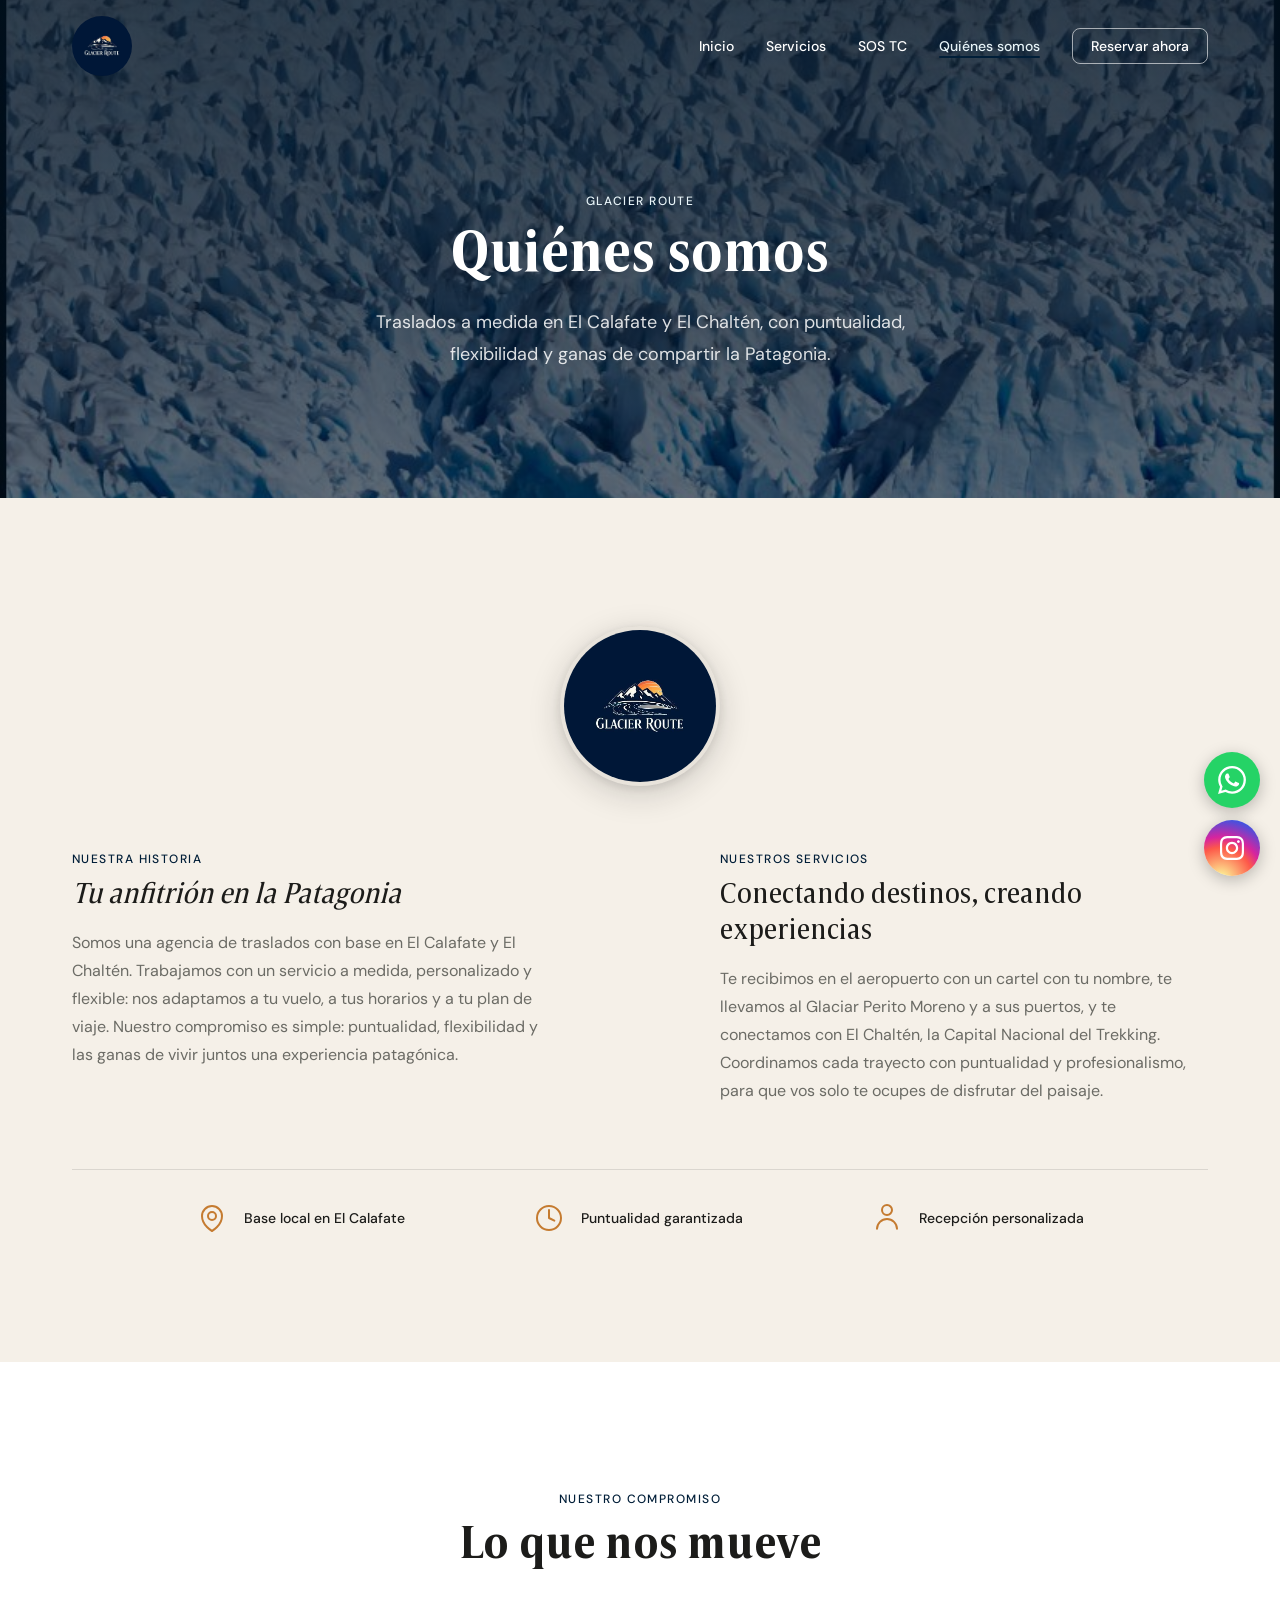
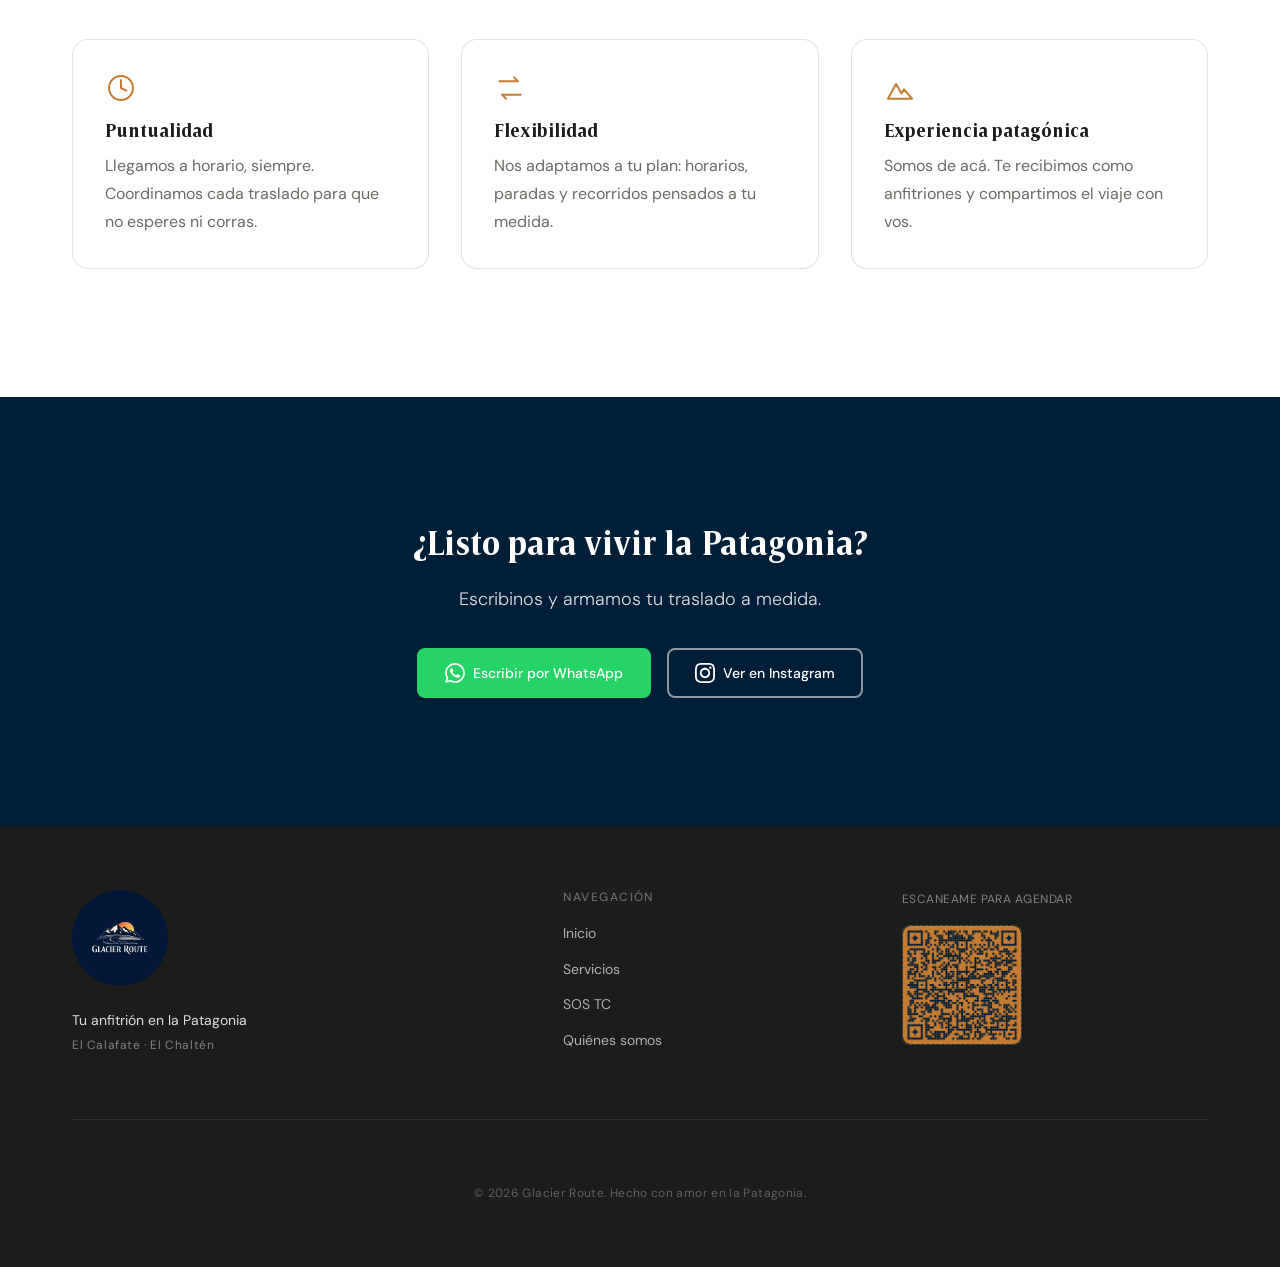
==== nosotros.html @ f947e748 "multipágina: inicio, servicios, SOS TC y quiénes somos - Cuatro páginas con nav y footer idénticos; " ====
<!DOCTYPE html>
<html lang="es">
<head>
  <meta charset="UTF-8" />
  <meta name="viewport" content="width=device-width, initial-scale=1.0" />
  <title>Quiénes somos | Glacier Route, traslados en El Calafate y El Chaltén</title>
  <meta name="description" content="Agencia de traslados con base en El Calafate y El Chaltén. Servicio a medida, personalizado, puntual y flexible." />
  <meta name="theme-color" content="#001e38" />
  <link rel="icon" href="assets/icon/logo-glacier-route.ico" />
  <link rel="shortcut icon" href="assets/icon/logo-glacier-route.ico" />
  <link rel="canonical" href="https://www.glacierroute.com.ar/nosotros.html" />

  <!-- Open Graph -->
  <meta property="og:title" content="Quiénes somos | Glacier Route, traslados en El Calafate y El Chaltén" />
  <meta property="og:description" content="Agencia de traslados con base en El Calafate y El Chaltén. Servicio a medida, personalizado, puntual y flexible." />
  <meta property="og:image" content="https://www.glacierroute.com.ar/assets/glaciar/glaciar-hero.jpeg" />
  <meta property="og:image:width" content="828" />
  <meta property="og:image:height" content="689" />
  <meta property="og:type" content="website" />
  <meta property="og:url" content="https://www.glacierroute.com.ar/nosotros.html" />
  <meta property="og:locale" content="es_AR" />
  <meta property="og:site_name" content="Glacier Route" />

  <!-- Twitter Card -->
  <meta name="twitter:card" content="summary_large_image" />
  <meta name="twitter:title" content="Quiénes somos | Glacier Route, traslados en El Calafate y El Chaltén" />
  <meta name="twitter:description" content="Agencia de traslados con base en El Calafate y El Chaltén. Servicio a medida, personalizado, puntual y flexible." />
  <meta name="twitter:image" content="https://www.glacierroute.com.ar/assets/glaciar/glaciar-hero.jpeg" />

  <!-- Google Fonts -->
  <link rel="preconnect" href="https://fonts.googleapis.com" />
  <link rel="preconnect" href="https://fonts.gstatic.com" crossorigin />
  <link href="https://fonts.googleapis.com/css2?family=Playfair+Display:ital,wght@0,400;0,700;1,400&family=DM+Sans:wght@300;400;500&display=swap" rel="stylesheet" />

  <!-- CSS -->
  <link rel="stylesheet" href="css/variables.css" />
  <link rel="stylesheet" href="css/reset.css" />
  <link rel="stylesheet" href="css/layout.css" />
  <link rel="stylesheet" href="css/components.css" />
  <link rel="stylesheet" href="css/contact.css" />
  <link rel="stylesheet" href="css/pages.css" />
</head>
<body>

  <a href="#contenido" class="skip-link">Saltar al contenido</a>

  <!-- NAV: mantener igual en todas las páginas -->
  <header class="site-header" role="banner">
    <nav class="nav" aria-label="Navegación principal">
      <div class="nav__container">
        <a href="./" class="nav__logo" aria-label="Glacier Route — Ir al inicio">
          <img src="assets/logo-glacier-route.jpeg" alt="Glacier Route" width="52" height="52" />
        </a>

        <button class="nav__hamburger" aria-label="Abrir menú de navegación" aria-expanded="false" aria-controls="nav-menu">
          <span class="nav__hamburger-line"></span>
          <span class="nav__hamburger-line"></span>
          <span class="nav__hamburger-line"></span>
        </button>

        <ul class="nav__links" id="nav-menu" role="list">
          <li><a href="./" class="nav__link">Inicio</a></li>
          <li><a href="servicios.html" class="nav__link">Servicios</a></li>
          <li><a href="sos-tc.html" class="nav__link">SOS TC</a></li>
          <li><a href="nosotros.html" class="nav__link">Quiénes somos</a></li>
          <li><a href="servicios.html" class="nav__link nav__link--cta">Reservar ahora</a></li>
        </ul>
      </div>
    </nav>
  </header>

  <main id="contenido">

    <section class="page-hero page-hero--nosotros" aria-labelledby="page-title">
      <div class="container">
        <p class="eyebrow">Glacier Route</p>
        <h1 id="page-title" class="page-hero__title">Quiénes somos</h1>
        <p class="page-hero__lede">Traslados a medida en El Calafate y El Chaltén, con puntualidad, flexibilidad y ganas de compartir la Patagonia.</p>
      </div>
    </section>

    <section class="nosotros section" aria-labelledby="historia-heading">
      <div class="container">
        <div class="nosotros__brand-showcase">
          <img src="assets/logo-glacier-route.jpeg" alt="Glacier Route" class="nosotros__brand-logo" width="160" height="160" />
        </div>

        <div class="nosotros__grid">
          <div class="nosotros__col">
            <p class="eyebrow">Nuestra historia</p>
            <h2 id="historia-heading" class="nosotros__title"><em>Tu anfitrión en la Patagonia</em></h2>
            <p class="nosotros__text">Somos una agencia de traslados con base en El Calafate y El Chaltén. Trabajamos con un servicio a medida, personalizado y flexible: nos adaptamos a tu vuelo, a tus horarios y a tu plan de viaje. Nuestro compromiso es simple: puntualidad, flexibilidad y las ganas de vivir juntos una experiencia patagónica.</p>
          </div>

          <div class="nosotros__col">
            <p class="eyebrow">Nuestros servicios</p>
            <h2 class="nosotros__title">Conectando destinos, creando experiencias</h2>
            <p class="nosotros__text">Te recibimos en el aeropuerto con un cartel con tu nombre, te llevamos al Glaciar Perito Moreno y a sus puertos, y te conectamos con El Chaltén, la Capital Nacional del Trekking. Coordinamos cada trayecto con puntualidad y profesionalismo, para que vos solo te ocupes de disfrutar del paisaje.</p>
          </div>
        </div>

        <ul class="trust-badges" role="list" aria-label="Por qué elegirnos">
          <li class="trust-badge">
            <svg class="trust-badge__icon" aria-hidden="true" focusable="false" width="32" height="32" viewBox="0 0 24 24" fill="none" stroke="currentColor" stroke-width="1.5" stroke-linecap="round" stroke-linejoin="round">
              <path d="M15 10.5a3 3 0 1 1-6 0 3 3 0 0 1 6 0z"/>
              <path d="M19.5 10.5c0 7.142-7.5 11.25-7.5 11.25S4.5 17.642 4.5 10.5a7.5 7.5 0 0 1 15 0z"/>
            </svg>
            <span class="trust-badge__text">Base local en El Calafate</span>
          </li>
          <li class="trust-badge">
            <svg class="trust-badge__icon" aria-hidden="true" focusable="false" width="32" height="32" viewBox="0 0 24 24" fill="none" stroke="currentColor" stroke-width="1.5" stroke-linecap="round" stroke-linejoin="round">
              <circle cx="12" cy="12" r="9"/>
              <path d="M12 6v6l4 2"/>
            </svg>
            <span class="trust-badge__text">Puntualidad garantizada</span>
          </li>
          <li class="trust-badge">
            <svg class="trust-badge__icon" aria-hidden="true" focusable="false" width="32" height="32" viewBox="0 0 24 24" fill="none" stroke="currentColor" stroke-width="1.5" stroke-linecap="round" stroke-linejoin="round">
              <path d="M15.75 6a3.75 3.75 0 1 1-7.5 0 3.75 3.75 0 0 1 7.5 0z"/>
              <path d="M4.501 20.118a7.5 7.5 0 0 1 14.998 0"/>
            </svg>
            <span class="trust-badge__text">Recepción personalizada</span>
          </li>
        </ul>
      </div>
    </section>

    <section class="section" aria-labelledby="valores-heading">
      <div class="container">
        <p class="eyebrow eyebrow--centered">Nuestro compromiso</p>
        <h2 id="valores-heading" class="section-title">Lo que nos mueve</h2>
        <ul class="valores" role="list">
          <li class="valor">
            <svg class="valor__icon" aria-hidden="true" focusable="false" width="32" height="32" viewBox="0 0 24 24" fill="none" stroke="currentColor" stroke-width="1.5" stroke-linecap="round" stroke-linejoin="round"><circle cx="12" cy="12" r="9"/><path d="M12 6v6l4 2"/></svg>
            <h3 class="valor__title">Puntualidad</h3>
            <p class="valor__text">Llegamos a horario, siempre. Coordinamos cada traslado para que no esperes ni corras.</p>
          </li>
          <li class="valor">
            <svg class="valor__icon" aria-hidden="true" focusable="false" width="32" height="32" viewBox="0 0 24 24" fill="none" stroke="currentColor" stroke-width="1.5" stroke-linecap="round" stroke-linejoin="round"><path d="M4 7h14l-3-3"/><path d="M20 17H6l3 3"/></svg>
            <h3 class="valor__title">Flexibilidad</h3>
            <p class="valor__text">Nos adaptamos a tu plan: horarios, paradas y recorridos pensados a tu medida.</p>
          </li>
          <li class="valor">
            <svg class="valor__icon" aria-hidden="true" focusable="false" width="32" height="32" viewBox="0 0 24 24" fill="none" stroke="currentColor" stroke-width="1.5" stroke-linecap="round" stroke-linejoin="round"><path d="m3 20 6-11 4 7 2-3 6 7z"/></svg>
            <h3 class="valor__title">Experiencia patagónica</h3>
            <p class="valor__text">Somos de acá. Te recibimos como anfitriones y compartimos el viaje con vos.</p>
          </li>
        </ul>
        <!-- Fotos del equipo: agregar cuando el cliente las envíe -->
      </div>
    </section>

    <!-- ══════════════════ CONTACTO CTA #contacto ════════════════════ -->
    <section id="contacto" class="contact-cta section" aria-labelledby="contacto-heading">
      <div class="container contact-cta__inner">
        <h2 id="contacto-heading" class="contact-cta__title">¿Listo para vivir la Patagonia?</h2>
        <p class="contact-cta__subtitle">Escribinos y armamos tu traslado a medida.</p>
        <div class="contact-cta__actions">
          <a href="https://wa.me/5491162806101" class="btn btn--whatsapp js-whatsapp" data-whatsapp-key="generic" target="_blank" rel="noopener noreferrer" aria-label="Escribir por WhatsApp">
            <svg aria-hidden="true" focusable="false" width="20" height="20" viewBox="0 0 24 24" fill="currentColor">
              <path d="M17.472 14.382c-.297-.149-1.758-.867-2.03-.967-.273-.099-.471-.148-.67.15-.197.297-.767.966-.94 1.164-.173.199-.347.223-.644.075-.297-.15-1.255-.463-2.39-1.475-.883-.788-1.48-1.761-1.653-2.059-.173-.297-.018-.458.13-.606.134-.133.298-.347.446-.52.149-.174.198-.298.298-.497.099-.198.05-.371-.025-.52-.075-.149-.669-1.612-.916-2.207-.242-.579-.487-.5-.669-.51-.173-.008-.371-.01-.57-.01-.198 0-.52.074-.792.372-.272.297-1.04 1.016-1.04 2.479 0 1.462 1.065 2.875 1.213 3.074.149.198 2.096 3.2 5.077 4.487.709.306 1.262.489 1.694.625.712.227 1.36.195 1.871.118.571-.085 1.758-.719 2.006-1.413.248-.694.248-1.289.173-1.413-.074-.124-.272-.198-.57-.347m-5.421 7.403h-.004a9.87 9.87 0 01-5.031-1.378l-.361-.214-3.741.982.998-3.648-.235-.374a9.86 9.86 0 01-1.51-5.26c.001-5.45 4.436-9.884 9.888-9.884 2.64 0 5.122 1.03 6.988 2.898a9.825 9.825 0 012.893 6.994c-.003 5.45-4.437 9.884-9.885 9.884m8.413-18.297A11.815 11.815 0 0012.05 0C5.495 0 .16 5.335.157 11.892c0 2.096.547 4.142 1.588 5.945L.057 24l6.305-1.654a11.882 11.882 0 005.683 1.448h.005c6.554 0 11.89-5.335 11.893-11.893a11.821 11.821 0 00-3.48-8.413z"/>
            </svg>
            Escribir por WhatsApp
          </a>
          <a href="https://www.instagram.com/traslados.elcalafate?igsh=dmVlcjQ0a2Q4OHNq" class="btn btn--outline-white js-instagram" target="_blank" rel="noopener noreferrer" aria-label="Ver en Instagram (abre en nueva pestaña)">
            <svg aria-hidden="true" focusable="false" width="20" height="20" viewBox="0 0 24 24" fill="currentColor">
              <path d="M12 2.163c3.204 0 3.584.012 4.85.07 3.252.148 4.771 1.691 4.919 4.919.058 1.265.069 1.645.069 4.849 0 3.205-.012 3.584-.069 4.849-.149 3.225-1.664 4.771-4.919 4.919-1.266.058-1.644.07-4.85.07-3.204 0-3.584-.012-4.849-.07-3.26-.149-4.771-1.699-4.919-4.92-.058-1.265-.07-1.644-.07-4.849 0-3.204.013-3.583.07-4.849.149-3.227 1.664-4.771 4.919-4.919 1.266-.057 1.645-.069 4.849-.069zm0-2.163c-3.259 0-3.667.014-4.947.072-4.358.2-6.78 2.618-6.98 6.98-.059 1.281-.073 1.689-.073 4.948 0 3.259.014 3.668.072 4.948.2 4.358 2.618 6.78 6.98 6.98 1.281.058 1.689.072 4.948.072 3.259 0 3.668-.014 4.948-.072 4.354-.2 6.782-2.618 6.979-6.98.059-1.28.073-1.689.073-4.948 0-3.259-.014-3.667-.072-4.947-.196-4.354-2.617-6.78-6.979-6.98-1.281-.059-1.69-.073-4.949-.073zm0 5.838c-3.403 0-6.162 2.759-6.162 6.162s2.759 6.163 6.162 6.163 6.162-2.759 6.162-6.163c0-3.403-2.759-6.162-6.162-6.162zm0 10.162c-2.209 0-4-1.79-4-4 0-2.209 1.791-4 4-4s4 1.791 4 4c0 2.21-1.791 4-4 4zm6.406-11.845c-.796 0-1.441.645-1.441 1.44s.645 1.44 1.441 1.44c.795 0 1.439-.645 1.439-1.44s-.644-1.44-1.439-1.44z"/>
            </svg>
            Ver en Instagram
          </a>
        </div>
      </div>
    </section>

  </main>

  <!-- FOOTER: mantener igual en todas las páginas -->
  <footer class="site-footer" role="contentinfo">
    <div class="container">
      <div class="footer__grid">

        <div class="footer__col footer__col--brand">
          <a href="./" class="footer__logo-link" aria-label="Glacier Route — Volver al inicio">
            <img src="assets/logo-glacier-route.jpeg" alt="Glacier Route" width="96" height="96" class="footer__logo" />
          </a>
          <p class="footer__tagline">Tu anfitrión en la Patagonia</p>
          <p class="footer__location">El Calafate · El Chaltén</p>
        </div>

        <nav class="footer__col footer__col--nav" aria-label="Navegación del pie de página">
          <h2 class="footer__nav-title">Navegación</h2>
          <ul class="footer__nav-links" role="list">
            <li><a href="./" class="footer__link">Inicio</a></li>
            <li><a href="servicios.html" class="footer__link">Servicios</a></li>
            <li><a href="sos-tc.html" class="footer__link">SOS TC</a></li>
            <li><a href="nosotros.html" class="footer__link">Quiénes somos</a></li>
          </ul>
        </nav>

        <div class="footer__col footer__col--qr">
          <p class="footer__qr-text">Escaneame para agendar</p>
          <div class="footer__qr-wrap">
            <img src="assets/QR/newQR.png" alt="Código QR — contacto por WhatsApp" width="120" height="120" class="footer__qr-img" />
          </div>
        </div>

      </div>

      <div class="footer__bottom">
        <p class="footer__copyright">&copy; 2026 Glacier Route. Hecho con amor en la Patagonia.</p>
      </div>
    </div>
  </footer>

  <!-- ══════════════════ BOTONES FLOTANTES ══════════════════════════ -->
  <div class="floating-buttons" aria-label="Contacto rápido">
    <a href="https://wa.me/5491162806101" class="fab fab--whatsapp js-whatsapp" data-whatsapp-key="generic" aria-label="Contactar por WhatsApp" target="_blank" rel="noopener noreferrer">
      <svg aria-hidden="true" focusable="false" width="28" height="28" viewBox="0 0 24 24" fill="currentColor">
              <path d="M17.472 14.382c-.297-.149-1.758-.867-2.03-.967-.273-.099-.471-.148-.67.15-.197.297-.767.966-.94 1.164-.173.199-.347.223-.644.075-.297-.15-1.255-.463-2.39-1.475-.883-.788-1.48-1.761-1.653-2.059-.173-.297-.018-.458.13-.606.134-.133.298-.347.446-.52.149-.174.198-.298.298-.497.099-.198.05-.371-.025-.52-.075-.149-.669-1.612-.916-2.207-.242-.579-.487-.5-.669-.51-.173-.008-.371-.01-.57-.01-.198 0-.52.074-.792.372-.272.297-1.04 1.016-1.04 2.479 0 1.462 1.065 2.875 1.213 3.074.149.198 2.096 3.2 5.077 4.487.709.306 1.262.489 1.694.625.712.227 1.36.195 1.871.118.571-.085 1.758-.719 2.006-1.413.248-.694.248-1.289.173-1.413-.074-.124-.272-.198-.57-.347m-5.421 7.403h-.004a9.87 9.87 0 01-5.031-1.378l-.361-.214-3.741.982.998-3.648-.235-.374a9.86 9.86 0 01-1.51-5.26c.001-5.45 4.436-9.884 9.888-9.884 2.64 0 5.122 1.03 6.988 2.898a9.825 9.825 0 012.893 6.994c-.003 5.45-4.437 9.884-9.885 9.884m8.413-18.297A11.815 11.815 0 0012.05 0C5.495 0 .16 5.335.157 11.892c0 2.096.547 4.142 1.588 5.945L.057 24l6.305-1.654a11.882 11.882 0 005.683 1.448h.005c6.554 0 11.89-5.335 11.893-11.893a11.821 11.821 0 00-3.48-8.413z"/>
            </svg>
    </a>
    <a href="https://www.instagram.com/traslados.elcalafate?igsh=dmVlcjQ0a2Q4OHNq" class="fab fab--instagram js-instagram" aria-label="Visitar Instagram" target="_blank" rel="noopener noreferrer">
      <svg aria-hidden="true" focusable="false" width="24" height="24" viewBox="0 0 24 24" fill="currentColor">
              <path d="M12 2.163c3.204 0 3.584.012 4.85.07 3.252.148 4.771 1.691 4.919 4.919.058 1.265.069 1.645.069 4.849 0 3.205-.012 3.584-.069 4.849-.149 3.225-1.664 4.771-4.919 4.919-1.266.058-1.644.07-4.85.07-3.204 0-3.584-.012-4.849-.07-3.26-.149-4.771-1.699-4.919-4.92-.058-1.265-.07-1.644-.07-4.849 0-3.204.013-3.583.07-4.849.149-3.227 1.664-4.771 4.919-4.919 1.266-.057 1.645-.069 4.849-.069zm0-2.163c-3.259 0-3.667.014-4.947.072-4.358.2-6.78 2.618-6.98 6.98-.059 1.281-.073 1.689-.073 4.948 0 3.259.014 3.668.072 4.948.2 4.358 2.618 6.78 6.98 6.98 1.281.058 1.689.072 4.948.072 3.259 0 3.668-.014 4.948-.072 4.354-.2 6.782-2.618 6.979-6.98.059-1.28.073-1.689.073-4.948 0-3.259-.014-3.667-.072-4.947-.196-4.354-2.617-6.78-6.979-6.98-1.281-.059-1.69-.073-4.949-.073zm0 5.838c-3.403 0-6.162 2.759-6.162 6.162s2.759 6.163 6.162 6.163 6.162-2.759 6.162-6.163c0-3.403-2.759-6.162-6.162-6.162zm0 10.162c-2.209 0-4-1.79-4-4 0-2.209 1.791-4 4-4s4 1.791 4 4c0 2.21-1.791 4-4 4zm6.406-11.845c-.796 0-1.441.645-1.441 1.44s.645 1.44 1.441 1.44c.795 0 1.439-.645 1.439-1.44s-.644-1.44-1.439-1.44z"/>
            </svg>
    </a>
  </div>

  <!-- JS -->
  <script type="module" src="js/main.js"></script>

</body>
</html>
---- css/variables.css ----
:root {
  /* ── Colores primarios ── */
  --color-stone: #1c1c1a;
  --color-glacier: #001e38;   /* navy — brandboard primary */
  --color-sky: #e8f4f8;
  --color-terra: #c57b30;     /* amber copper — brandboard accent */
  --color-cream: #f5f0e8;

  /* ── Colores funcionales ── */
  --color-text: #1c1c1a;
  --color-text-muted: #6b6b65;
  --color-text-on-dark: #ffffff;
  --color-text-on-dark-muted: rgba(255, 255, 255, 0.85);
  --color-surface: #ffffff;
  --color-border: rgba(28, 28, 26, 0.12);

  /* ── Overlays sobre fotos (texto blanco legible) ── */
  --color-overlay-strong: rgba(0, 18, 34, 0.78);
  --color-overlay-mid: rgba(0, 18, 34, 0.62);
  --color-overlay-soft: rgba(0, 18, 34, 0.45);

  /* ── CTAs ── */
  --color-cta: #001e38;
  --color-cta-hover: #00315f;
  --color-whatsapp: #25d366;
  --color-whatsapp-hover: #1da851;

  /* ── Tipografía ── */
  /* Brandboard: Candide (Camelot Typefaces) — agregar archivos .woff2 en /assets/fonts/ y descomentar @font-face en reset.css */
  --font-display: "Candide", "Playfair Display", Georgia, serif;
  --font-body: "DM Sans", -apple-system, BlinkMacSystemFont, sans-serif;

  --text-xs: 0.75rem;
  --text-sm: 0.875rem;
  --text-base: 1rem;
  --text-lg: 1.125rem;
  --text-xl: 1.25rem;
  --text-2xl: 1.5rem;
  --text-3xl: 1.875rem;
  --text-4xl: 2.25rem;
  --text-5xl: 3rem;
  --text-6xl: 3.75rem;

  --leading-tight: 1.2;
  --leading-snug: 1.35;
  --leading-normal: 1.6;
  --leading-relaxed: 1.75;

  --tracking-wide: 0.08em;
  --tracking-wider: 0.12em;

  /* ── Espaciado ── */
  --space-xs: 0.5rem;    /* 8px */
  --space-sm: 1rem;      /* 16px */
  --space-md: 2rem;      /* 32px */
  --space-lg: 4rem;      /* 64px */
  --space-xl: 8rem;      /* 128px */

  /* ── Bordes y radios ── */
  --radius-sm: 4px;
  --radius-md: 8px;
  --radius-lg: 16px;
  --radius-full: 9999px;

  /* ── Sombras ── */
  --shadow-sm: 0 1px 3px rgba(0, 0, 0, 0.08), 0 1px 2px rgba(0, 0, 0, 0.06);
  --shadow-md: 0 4px 12px rgba(0, 0, 0, 0.1), 0 2px 4px rgba(0, 0, 0, 0.06);
  --shadow-lg: 0 10px 30px rgba(0, 0, 0, 0.12), 0 4px 8px rgba(0, 0, 0, 0.08);
  --shadow-fab: 0 4px 16px rgba(0, 0, 0, 0.25);

  /* ── Transiciones ── */
  --transition-fast: 150ms ease;
  --transition-base: 250ms ease;
  --transition-slow: 400ms ease;

  /* ── Z-index ── */
  --z-base: 0;
  --z-above: 10;
  --z-nav: 100;
  --z-fab: 200;
  --z-lightbox: 1000;

  /* ── Layout ── */
  --container-max: 1200px;
  --container-padding: var(--space-sm);
  --section-padding: var(--space-lg);
}

@media (min-width: 768px) {
  :root {
    --container-padding: var(--space-md);
    --section-padding: var(--space-xl);
  }
}
---- css/layout.css ----
/* ── Contenedor global ── */
.container {
  width: 100%;
  max-width: var(--container-max);
  margin-inline: auto;
  padding-inline: var(--container-padding);
}

/* ── Secciones ── */
.section {
  padding-block: var(--section-padding);
}

.nosotros          { background-color: var(--color-cream); }
.gallery           { background-color: var(--color-stone); }
.contact-cta       { background-color: var(--color-glacier); }

/* ── Tipografía compartida ── */
.eyebrow {
  font-family: var(--font-body);
  font-size: var(--text-xs);
  font-weight: 500;
  letter-spacing: var(--tracking-wider);
  text-transform: uppercase;
  color: var(--color-glacier);
  margin-bottom: var(--space-xs);
}

.eyebrow--centered {
  text-align: center;
}

.section-title {
  font-family: var(--font-display);
  font-size: clamp(var(--text-2xl), 4vw, var(--text-4xl));
  font-weight: 700;
  color: var(--color-text);
  text-align: center;
  margin-bottom: var(--space-lg);
}

.section-title--light {
  color: var(--color-text-on-dark);
}

/* ── Nosotros — logo destacado ── */
.nosotros__brand-showcase {
  display: flex;
  justify-content: center;
  margin-bottom: var(--space-lg);
}

.nosotros__brand-logo {
  width: 120px;
  height: 120px;
  border-radius: 50%;
  object-fit: cover;
  object-position: center;
  display: block;
  box-shadow: 0 8px 32px rgba(28, 28, 26, 0.18), 0 2px 8px rgba(28, 28, 26, 0.10);
  border: 4px solid rgba(28, 28, 26, 0.06);
  transition: transform var(--transition-base), box-shadow var(--transition-base);
}

.nosotros__brand-logo:hover {
  transform: scale(1.04);
  box-shadow: 0 16px 48px rgba(28, 28, 26, 0.22), 0 4px 12px rgba(28, 28, 26, 0.12);
}

@media (min-width: 768px) {
  .nosotros__brand-logo {
    width: 160px;
    height: 160px;
  }
}

/* ── Nosotros ── */
.nosotros__grid {
  display: grid;
  grid-template-columns: 1fr;
  gap: var(--space-md);
  margin-bottom: var(--space-lg);
}

.nosotros__title {
  font-family: var(--font-display);
  font-size: clamp(var(--text-xl), 2.5vw, var(--text-3xl));
  font-weight: 400;
  color: var(--color-text);
  margin-bottom: var(--space-sm);
}

.nosotros__text {
  font-size: var(--text-base);
  color: var(--color-text-muted);
  line-height: var(--leading-relaxed);
}

/* ── Trust badges ── */
.trust-badges {
  display: flex;
  flex-direction: column;
  align-items: center;
  gap: var(--space-md);
  padding-top: var(--space-md);
  border-top: 1px solid var(--color-border);
}

.trust-badge {
  display: flex;
  flex-direction: column;
  align-items: center;
  gap: var(--space-xs);
  text-align: center;
}

.trust-badge__icon {
  color: var(--color-terra);
  flex-shrink: 0;
}

.trust-badge__text {
  font-size: var(--text-sm);
  font-weight: 500;
  color: var(--color-text);
}

@media (min-width: 768px) {
  .nosotros__grid {
    grid-template-columns: 1fr 1fr;
    gap: var(--space-xl);
  }

  .trust-badges {
    flex-direction: row;
    justify-content: center;
    gap: var(--space-xl);
  }
}

@media (min-width: 1024px) {
  .nosotros__grid {
    align-items: start;
    gap: calc(var(--space-xl) + var(--space-md));
  }

  .trust-badge {
    flex-direction: row;
    text-align: left;
    gap: var(--space-sm);
  }
}

@media (min-width: 1200px) {
  .section-title {
    font-size: var(--text-5xl);
  }
}

/* ════════════════════════════════════════
   ANIMACIONES DE SECCIÓN (Fase 10)
   JS agrega .animate al cargar, luego
   .is-visible cuando entra en viewport.
════════════════════════════════════════ */

.animate {
  opacity: 0;
  transform: translateY(28px);
  transition: opacity 0.65s ease, transform 0.65s ease;
}

.animate.is-visible {
  opacity: 1;
  transform: translateY(0);
}

@media (prefers-reduced-motion: reduce) {
  .animate {
    opacity: 1;
    transform: none;
    transition: none;
  }
}
---- css/components.css ----
/* ════════════════════════════════════════
   BUTTONS
════════════════════════════════════════ */

.btn {
  display: inline-flex;
  align-items: center;
  justify-content: center;
  gap: 8px;
  padding: 13px 26px;
  border-radius: var(--radius-md);
  font-family: var(--font-body);
  font-size: var(--text-sm);
  font-weight: 500;
  line-height: 1;
  text-decoration: none;
  cursor: pointer;
  border: 2px solid transparent;
  transition:
    background-color var(--transition-fast),
    color var(--transition-fast),
    border-color var(--transition-fast),
    transform var(--transition-fast),
    box-shadow var(--transition-fast);
  white-space: nowrap;
  user-select: none;
}

.btn:hover {
  transform: translateY(-2px);
}

.btn:active {
  transform: translateY(0);
}

/* WhatsApp */
.btn--whatsapp {
  background-color: var(--color-whatsapp);
  color: #fff;
  border-color: var(--color-whatsapp);
}

.btn--whatsapp:hover {
  background-color: var(--color-whatsapp-hover);
  border-color: var(--color-whatsapp-hover);
  box-shadow: 0 6px 16px rgba(37, 211, 102, 0.35);
}

/* Outline blanco — sobre fondos oscuros */
.btn--outline-white {
  background-color: transparent;
  color: #fff;
  border-color: rgba(255, 255, 255, 0.55);
}

.btn--outline-white:hover {
  background-color: rgba(255, 255, 255, 0.12);
  border-color: #fff;
}

/* Light — blanco sobre fondos oscuros (CTA principal del hero) */
.btn--light {
  background-color: var(--color-surface);
  color: var(--color-glacier);
  border-color: var(--color-surface);
}

.btn--light:hover {
  background-color: var(--color-sky);
  border-color: var(--color-sky);
  box-shadow: var(--shadow-md);
}

/* Primary — azul glaciar */
.btn--primary {
  background-color: var(--color-cta);
  color: #fff;
  border-color: var(--color-cta);
}

.btn--primary:hover {
  background-color: var(--color-cta-hover);
  border-color: var(--color-cta-hover);
  box-shadow: 0 6px 16px rgba(42, 107, 138, 0.35);
}

/* Secondary — outline glaciar */
.btn--secondary {
  background-color: transparent;
  color: var(--color-cta);
  border-color: var(--color-cta);
}

.btn--secondary:hover {
  background-color: var(--color-cta);
  color: #fff;
  box-shadow: 0 6px 16px rgba(42, 107, 138, 0.25);
}

/* ════════════════════════════════════════
   NAV
════════════════════════════════════════ */

.site-header {
  position: fixed;
  top: 0;
  left: 0;
  right: 0;
  z-index: var(--z-nav);
  transition:
    background-color var(--transition-base),
    box-shadow var(--transition-base);
}

.nav {
  width: 100%;
}

.nav__container {
  display: flex;
  align-items: center;
  justify-content: space-between;
  max-width: var(--container-max);
  margin-inline: auto;
  padding-inline: var(--container-padding);
  padding-block: var(--space-sm);
}

/* Logo */
.nav__logo img {
  height: 52px;
  width: 52px;
  border-radius: 50%;
  object-fit: cover;
  object-position: center;
  display: block;
  transition: opacity var(--transition-fast);
}

@media (min-width: 768px) {
  .nav__logo img {
    height: 60px;
    width: 60px;
  }
}

.nav__logo:hover img {
  opacity: 0.85;
}

/* Links — ocultos en mobile */
.nav__links {
  display: none;
  list-style: none;
}

.nav__link {
  font-family: var(--font-body);
  font-size: var(--text-sm);
  font-weight: 500;
  color: var(--color-text-on-dark);
  text-decoration: none;
  position: relative;
  transition: color var(--transition-fast);
  white-space: nowrap;
}

.nav__link::after {
  content: '';
  position: absolute;
  bottom: -3px;
  left: 0;
  width: 0;
  height: 2px;
  background-color: var(--color-glacier);
  border-radius: 1px;
  transition: width var(--transition-base);
}

.nav__link:hover::after,
.nav__link--active::after {
  width: 100%;
}

.nav__link--active {
  color: var(--color-sky);
}

/* Hamburger */
.nav__hamburger {
  display: flex;
  flex-direction: column;
  justify-content: center;
  gap: 5px;
  width: 40px;
  height: 40px;
  padding: var(--space-xs);
  cursor: pointer;
  background: none;
  border: none;
  border-radius: var(--radius-sm);
  transition: background-color var(--transition-fast);
}

.nav__hamburger:hover {
  background-color: rgba(255, 255, 255, 0.1);
}

.nav__hamburger-line {
  display: block;
  width: 24px;
  height: 2px;
  background-color: var(--color-text-on-dark);
  border-radius: 1px;
  transition:
    transform var(--transition-base),
    opacity var(--transition-base),
    background-color var(--transition-base);
}

/* ── Estado: scrolled (glassmorphism) ── */
.site-header--scrolled {
  background-color: rgba(255, 255, 255, 0.80);
  backdrop-filter: blur(16px) saturate(180%);
  -webkit-backdrop-filter: blur(16px) saturate(180%);
  box-shadow: 0 1px 0 rgba(0, 0, 0, 0.07), 0 4px 20px rgba(0, 0, 0, 0.06);
}

.site-header--scrolled .nav__link {
  color: var(--color-text);
}

.site-header--scrolled .nav__link--active {
  color: var(--color-glacier);
}

.site-header--scrolled .nav__hamburger-line {
  background-color: var(--color-text);
}

.site-header--scrolled .nav__hamburger:hover {
  background-color: var(--color-sky);
}

/* ── Estado: menú mobile abierto (glassmorphism) ── */
.site-header--open {
  background-color: rgba(255, 255, 255, 0.92);
  backdrop-filter: blur(20px);
  -webkit-backdrop-filter: blur(20px);
}

.site-header--open .nav__hamburger-line {
  background-color: var(--color-text);
}

.site-header--open .nav__hamburger-line:nth-child(1) {
  transform: translateY(7px) rotate(45deg);
}

.site-header--open .nav__hamburger-line:nth-child(2) {
  opacity: 0;
  transform: scaleX(0);
}

.site-header--open .nav__hamburger-line:nth-child(3) {
  transform: translateY(-7px) rotate(-45deg);
}

.site-header--open .nav__links {
  display: flex;
  flex-direction: column;
  position: absolute;
  top: 100%;
  left: 0;
  right: 0;
  background-color: rgba(255, 255, 255, 0.88);
  backdrop-filter: blur(20px);
  -webkit-backdrop-filter: blur(20px);
  padding: var(--space-xs) var(--container-padding) var(--space-md);
  box-shadow: var(--shadow-md);
  gap: 0;
}

.site-header--open .nav__link {
  display: block;
  color: var(--color-text);
  font-size: var(--text-base);
  padding-block: 14px;
  border-bottom: 1px solid var(--color-border);
}

.site-header--open .nav__link:last-child {
  border-bottom: none;
}

.site-header--open .nav__link--active {
  color: var(--color-glacier);
}

/* ── Desktop ── */
@media (min-width: 768px) {
  .nav__hamburger {
    display: none;
  }

  .nav__links {
    display: flex;
    flex-direction: row;
    align-items: center;
    gap: var(--space-md);
  }

  .nav__link--cta {
    padding: 8px 18px;
    border: 1.5px solid rgba(255, 255, 255, 0.6);
    border-radius: var(--radius-md);
    transition:
      color var(--transition-fast),
      border-color var(--transition-fast),
      background-color var(--transition-fast);
  }

  .nav__link--cta::after {
    display: none;
  }

  .nav__link--cta:hover {
    background-color: rgba(255, 255, 255, 0.15);
    border-color: white;
  }

  .site-header--scrolled .nav__link--cta {
    border-color: var(--color-glacier);
    color: var(--color-glacier);
  }

  .site-header--scrolled .nav__link--cta:hover {
    background-color: var(--color-sky);
    border-color: var(--color-cta-hover);
  }
}

/* ════════════════════════════════════════
   FLOATING ACTION BUTTONS (FABs)
════════════════════════════════════════ */

.floating-buttons {
  position: fixed;
  bottom: 24px;
  right: 20px;
  z-index: var(--z-fab);
  display: flex;
  flex-direction: column;
  gap: 12px;
  align-items: center;
  opacity: 0;
  transform: translateY(16px);
  animation: fabEntrance 0.45s ease forwards;
  animation-delay: 1.5s;
}

@keyframes fabEntrance {
  to { opacity: 1; transform: translateY(0); }
}

.fab {
  width: 56px;
  height: 56px;
  border-radius: var(--radius-full);
  display: flex;
  align-items: center;
  justify-content: center;
  color: #fff;
  text-decoration: none;
  box-shadow: var(--shadow-fab);
  transition:
    transform var(--transition-fast),
    box-shadow var(--transition-fast);
  flex-shrink: 0;
}

.fab:hover {
  transform: scale(1.08) translateY(-2px);
  box-shadow: 0 8px 24px rgba(0, 0, 0, 0.3);
}

.fab--whatsapp {
  background-color: var(--color-whatsapp);
}

.fab--whatsapp:hover {
  background-color: var(--color-whatsapp-hover);
}

.fab--instagram {
  background: radial-gradient(
    circle at 30% 107%,
    #fdf497 0%,
    #fdf497 5%,
    #fd5949 45%,
    #d6249f 60%,
    #285aeb 90%
  );
}

/* En mobile, solo mostrar WhatsApp */
@media (max-width: 767px) {
  .fab--instagram { display: none; }
}
---- css/contact.css ----
/* ════════════════════════════════════════
   CONTACT CTA
════════════════════════════════════════ */

.contact-cta__inner {
  display: flex;
  flex-direction: column;
  align-items: center;
  text-align: center;
  max-width: 620px;
}

.contact-cta__title {
  font-family: var(--font-display);
  font-size: clamp(var(--text-2xl), 4vw, var(--text-4xl));
  font-weight: 700;
  color: var(--color-text-on-dark);
  line-height: var(--leading-tight);
  margin-bottom: var(--space-sm);
}

.contact-cta__subtitle {
  font-size: var(--text-lg);
  font-weight: 300;
  color: var(--color-text-on-dark-muted);
  margin-bottom: var(--space-md);
  line-height: var(--leading-relaxed);
}

.contact-cta__actions {
  display: flex;
  flex-wrap: wrap;
  gap: var(--space-sm);
  justify-content: center;
}

/* ════════════════════════════════════════
   FOOTER
════════════════════════════════════════ */

.site-footer {
  background-color: var(--color-stone);
  color: rgba(255, 255, 255, 0.75);
  padding-block: var(--space-lg);
}

.footer__grid {
  display: grid;
  grid-template-columns: 1fr;
  gap: var(--space-lg);
  margin-bottom: var(--space-lg);
  padding-bottom: var(--space-lg);
  border-bottom: 1px solid rgba(255, 255, 255, 0.08);
}

@media (min-width: 768px) {
  .footer__grid {
    grid-template-columns: 1.5fr 1fr 1fr;
    gap: var(--space-md);
  }
}

/* ── Col brand ── */
.footer__logo-link {
  display: inline-block;
  margin-bottom: var(--space-sm);
  border-radius: 50%;
  transition: opacity var(--transition-fast);
}

.footer__logo-link:hover {
  opacity: 0.85;
}

.footer__logo {
  height: 96px;
  width: 96px;
  object-fit: cover;
  object-position: center;
  border-radius: 50%;
  display: block;
}

.footer__tagline {
  font-size: var(--text-sm);
  color: rgba(255, 255, 255, 0.85);
  margin-bottom: 4px;
}

.footer__location {
  font-size: var(--text-xs);
  color: rgba(255, 255, 255, 0.45);
  letter-spacing: 0.05em;
}

/* ── Col nav ── */
.footer__nav-title {
  font-family: var(--font-body);
  font-size: var(--text-xs);
  font-weight: 500;
  letter-spacing: var(--tracking-wider);
  text-transform: uppercase;
  color: rgba(255, 255, 255, 0.35);
  margin-bottom: var(--space-sm);
}

.footer__nav-links {
  display: flex;
  flex-direction: column;
  gap: 10px;
}

.footer__link {
  font-size: var(--text-sm);
  color: rgba(255, 255, 255, 0.65);
  text-decoration: none;
  transition: color var(--transition-fast);
}

.footer__link:hover {
  color: #fff;
}

/* ── Col QR ── */
.footer__qr-text {
  font-size: var(--text-xs);
  color: rgba(255, 255, 255, 0.45);
  letter-spacing: 0.04em;
  text-transform: uppercase;
  margin-bottom: var(--space-sm);
}

.footer__qr-wrap {
  width: 120px;
  height: 120px;
  border-radius: var(--radius-md);
  overflow: hidden;
  background-color: rgba(255, 255, 255, 0.06);
  border: 1px dashed rgba(255, 255, 255, 0.15);
  display: flex;
  align-items: center;
  justify-content: center;
}

.footer__qr-img {
  width: 100%;
  height: 100%;
  object-fit: contain;
  border-radius: var(--radius-md);
}

.footer__qr-wrap--empty::after {
  content: 'QR próximamente';
  font-size: var(--text-xs);
  color: rgba(255, 255, 255, 0.25);
  text-align: center;
  padding: var(--space-xs);
}

/* ── Bottom bar ── */
.footer__bottom {
  text-align: center;
}

.footer__copyright {
  font-size: var(--text-xs);
  color: rgba(255, 255, 255, 0.30);
  letter-spacing: 0.03em;
}
---- css/pages.css ----
/* ════════════════════════════════════════
   COMUNES A TODAS LAS PÁGINAS
════════════════════════════════════════ */

/* Saltar al contenido: visible solo con foco de teclado */
.skip-link {
  position: absolute;
  top: var(--space-xs);
  left: var(--space-xs);
  z-index: calc(var(--z-nav) + 1);
  padding: 12px 20px;
  border-radius: var(--radius-md);
  background-color: var(--color-surface);
  color: var(--color-glacier);
  font-weight: 500;
  box-shadow: var(--shadow-md);
  transform: translateY(-200%);
}

.skip-link:focus-visible {
  transform: none;
}

/* Foco visible sobre fondos oscuros */
.hero :focus-visible,
.page-hero :focus-visible,
.acceso:focus-visible,
.contact-cta :focus-visible,
.gallery :focus-visible,
.site-footer :focus-visible,
.site-header:not(.site-header--scrolled):not(.site-header--open) :focus-visible {
  outline-color: var(--color-text-on-dark);
}

/* Link de texto con flecha */
.link-arrow {
  display: inline-flex;
  align-items: center;
  gap: 6px;
  min-height: 44px;
  font-weight: 500;
  color: var(--color-glacier);
  border-bottom: 1px solid transparent;
  transition: border-color var(--transition-fast);
}

.link-arrow::after {
  content: '→';
  transition: transform var(--transition-fast);
}

.link-arrow:hover::after {
  transform: translateX(4px);
}

.section-link {
  margin-top: var(--space-md);
  text-align: center;
}

/* ════════════════════════════════════════
   CABECERA DE PÁGINAS INTERNAS
════════════════════════════════════════ */

.page-hero {
  position: relative;
  isolation: isolate;
  padding-top: calc(var(--space-xl) + var(--space-sm));
  padding-bottom: var(--space-lg);
  background-color: var(--color-glacier);
  background-size: cover;
  background-position: center 40%;
  color: var(--color-text-on-dark);
  text-align: center;
}

.page-hero::before {
  content: '';
  position: absolute;
  inset: 0;
  z-index: -1;
  background: linear-gradient(180deg, var(--color-overlay-strong) 0%, var(--color-overlay-mid) 100%);
}

.page-hero--servicios { background-image: url("../assets/glaciar/glaciar-calafate-bg.jpeg"); }
.page-hero--tc        { background-image: url("../assets/chalten/chalten-bg.jpeg"); }
.page-hero--nosotros  { background-image: url("../assets/glaciar/glaciar-hero.jpeg"); }

.page-hero .eyebrow {
  color: var(--color-sky);
}

.page-hero__title {
  font-size: clamp(var(--text-3xl), 6vw, var(--text-6xl));
  color: var(--color-text-on-dark);
  margin-bottom: var(--space-sm);
}

.page-hero__lede {
  max-width: 560px;
  margin-inline: auto;
  font-size: clamp(var(--text-base), 2vw, var(--text-lg));
  color: var(--color-text-on-dark-muted);
  line-height: var(--leading-relaxed);
}

@media (min-width: 768px) {
  .page-hero {
    padding-top: calc(var(--space-xl) + var(--space-lg));
    padding-bottom: var(--space-xl);
  }
}

/* ════════════════════════════════════════
   INICIO
════════════════════════════════════════ */

.destacados .section-title {
  margin-bottom: var(--space-md);
}

/* ── Accesos: Servicios / SOS TC ── */
.accesos {
  background-color: var(--color-sky);
}

.accesos__grid {
  display: grid;
  grid-template-columns: 1fr;
  gap: var(--space-sm);
}

.acceso {
  position: relative;
  isolation: isolate;
  overflow: hidden;
  display: flex;
  flex-direction: column;
  justify-content: flex-end;
  gap: var(--space-xs);
  min-height: 320px;
  padding: var(--space-md);
  border-radius: var(--radius-lg);
  background-size: cover;
  background-position: center;
  color: var(--color-text-on-dark);
  transition: transform var(--transition-base), box-shadow var(--transition-base);
}

.acceso::before {
  content: '';
  position: absolute;
  inset: 0;
  z-index: -1;
  background: linear-gradient(180deg, var(--color-overlay-soft) 0%, var(--color-overlay-strong) 70%);
  transition: opacity var(--transition-base);
}

.acceso:hover {
  transform: translateY(-4px);
  box-shadow: var(--shadow-lg);
}

.acceso--servicios { background-image: url("../assets/glaciar/glaciar-calafate-bg.jpeg"); }
.acceso--tc        { background-image: url("../assets/chalten/chalten-bg.jpeg"); }

.acceso__eyebrow {
  font-size: var(--text-xs);
  font-weight: 500;
  letter-spacing: var(--tracking-wider);
  text-transform: uppercase;
  color: var(--color-sky);
}

.acceso__title {
  font-size: clamp(var(--text-2xl), 4vw, var(--text-4xl));
  color: var(--color-text-on-dark);
}

.acceso__text {
  max-width: 420px;
  color: var(--color-text-on-dark-muted);
  line-height: var(--leading-relaxed);
}

.acceso__cta {
  margin-top: var(--space-xs);
  font-weight: 500;
}

.acceso__cta::after {
  content: ' →';
}

@media (min-width: 768px) {
  .accesos__grid {
    grid-template-columns: 1fr 1fr;
    gap: var(--space-md);
  }

  .acceso {
    min-height: 380px;
  }
}

/* ── Franja "Quiénes somos" ── */
.nosotros-franja {
  max-width: 720px;
  margin-inline: auto;
  text-align: center;
}

.nosotros-franja .nosotros__text {
  margin-bottom: var(--space-sm);
}

.nosotros-franja .trust-badges {
  margin-top: var(--space-md);
}

@media (min-width: 768px) {
  .nosotros-franja .trust-badges {
    gap: var(--space-md);
  }

  .nosotros-franja .trust-badge__text {
    white-space: nowrap;
  }
}

/* ════════════════════════════════════════
   SERVICIOS
════════════════════════════════════════ */

.servicios .section-title {
  margin-bottom: var(--space-md);
}

.grupos-band {
  display: flex;
  flex-direction: column;
  align-items: center;
  gap: var(--space-sm);
  margin-top: var(--space-lg);
  padding: var(--space-md);
  border-radius: var(--radius-lg);
  background-color: var(--color-cream);
  text-align: center;
}

.grupos-band__title {
  font-size: var(--text-xl);
}

.grupos-band__text {
  color: var(--color-text-muted);
}

.grupos-band__actions {
  display: flex;
  flex-wrap: wrap;
  justify-content: center;
  gap: var(--space-sm);
}

.precios-nota {
  margin-top: var(--space-md);
  text-align: center;
  font-size: var(--text-sm);
  color: var(--color-text-muted);
}

/* ════════════════════════════════════════
   NOSOTROS Y SOS TC: valores / beneficios
════════════════════════════════════════ */

.valores {
  display: grid;
  grid-template-columns: 1fr;
  gap: var(--space-md);
}

.valor {
  padding: var(--space-md);
  border-radius: var(--radius-lg);
  background-color: var(--color-surface);
  border: 1px solid var(--color-border);
}

.valor__icon {
  color: var(--color-terra);
  margin-bottom: var(--space-sm);
}

.valor__title {
  font-size: var(--text-xl);
  margin-bottom: var(--space-xs);
}

.valor__text {
  color: var(--color-text-muted);
  line-height: var(--leading-relaxed);
}

@media (min-width: 768px) {
  .valores {
    grid-template-columns: repeat(3, 1fr);
  }
}

/* ════════════════════════════════════════
   SOS TC
════════════════════════════════════════ */

.section--cream {
  background-color: var(--color-cream);
}

.cta-simple {
  display: flex;
  flex-direction: column;
  align-items: center;
  gap: var(--space-sm);
  text-align: center;
}

.cta-simple .section-title {
  margin-bottom: 0;
}

.cta-simple__text {
  max-width: 560px;
  margin-bottom: var(--space-sm);
  color: var(--color-text-muted);
  line-height: var(--leading-relaxed);
}
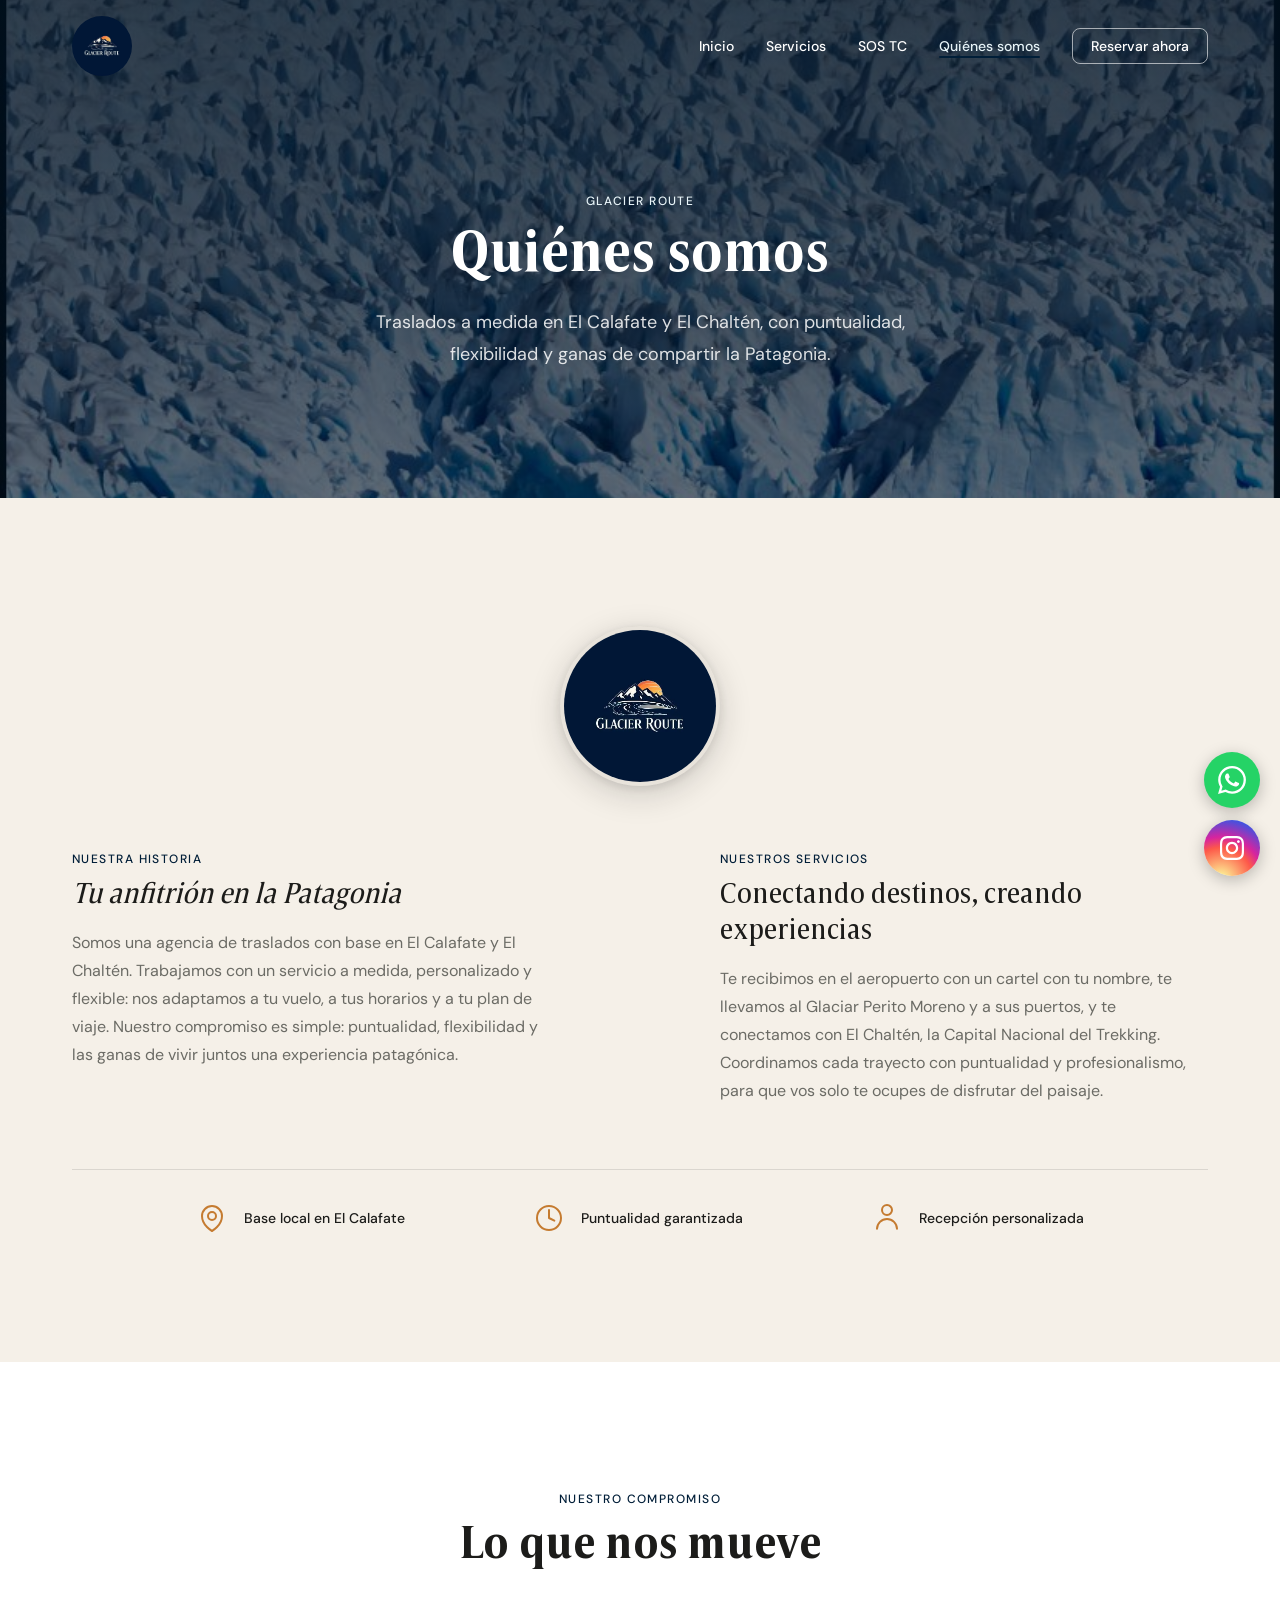
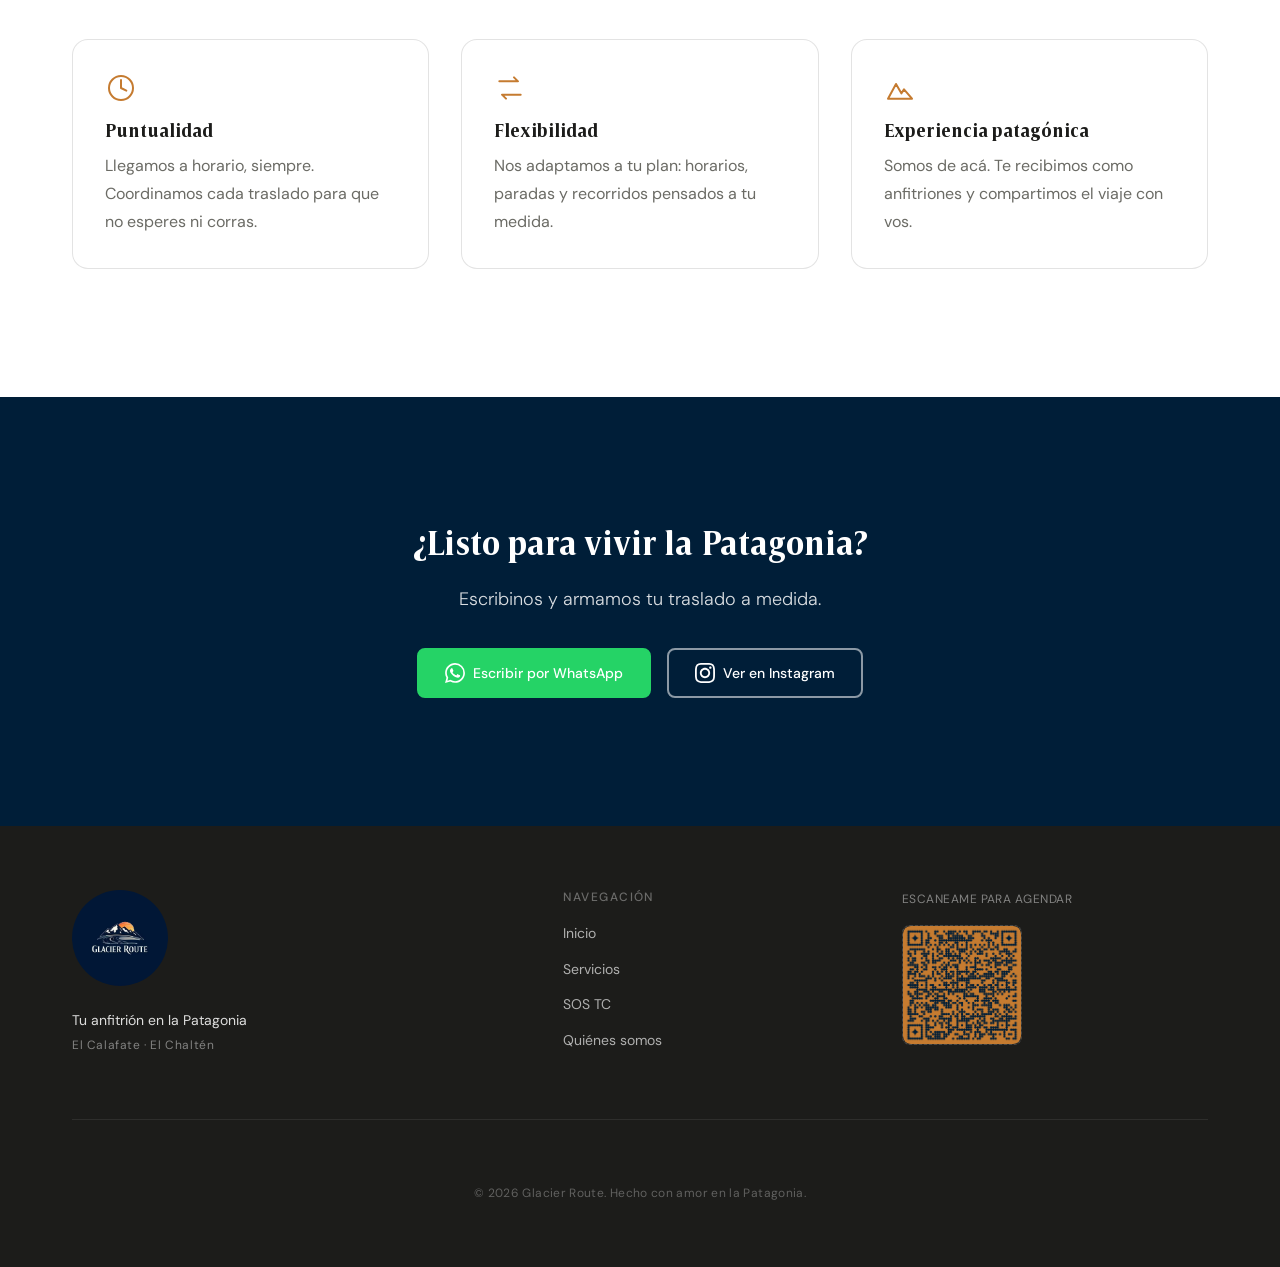
==== commit 7f385fd7: "imágenes: traslados y logo en WebP - assets/servicios/<id>.webp para 11 de los 12 traslados; El Chal" ====
--- a/nosotros.html
+++ b/nosotros.html
@@ -49,7 +49,7 @@
     <nav class="nav" aria-label="Navegación principal">
       <div class="nav__container">
         <a href="./" class="nav__logo" aria-label="Glacier Route — Ir al inicio">
-          <img src="assets/logo-glacier-route.jpeg" alt="Glacier Route" width="52" height="52" />
+          <img src="assets/logo-glacier-route.webp" alt="Glacier Route" width="52" height="52" />
         </a>
 
         <button class="nav__hamburger" aria-label="Abrir menú de navegación" aria-expanded="false" aria-controls="nav-menu">
@@ -82,7 +82,7 @@
     <section class="nosotros section" aria-labelledby="historia-heading">
       <div class="container">
         <div class="nosotros__brand-showcase">
-          <img src="assets/logo-glacier-route.jpeg" alt="Glacier Route" class="nosotros__brand-logo" width="160" height="160" />
+          <img src="assets/logo-glacier-route.webp" alt="Glacier Route" class="nosotros__brand-logo" width="160" height="160" />
         </div>
 
         <div class="nosotros__grid">
@@ -181,7 +181,7 @@
 
         <div class="footer__col footer__col--brand">
           <a href="./" class="footer__logo-link" aria-label="Glacier Route — Volver al inicio">
-            <img src="assets/logo-glacier-route.jpeg" alt="Glacier Route" width="96" height="96" class="footer__logo" />
+            <img src="assets/logo-glacier-route.webp" alt="Glacier Route" width="96" height="96" class="footer__logo" />
           </a>
           <p class="footer__tagline">Tu anfitrión en la Patagonia</p>
           <p class="footer__location">El Calafate · El Chaltén</p>
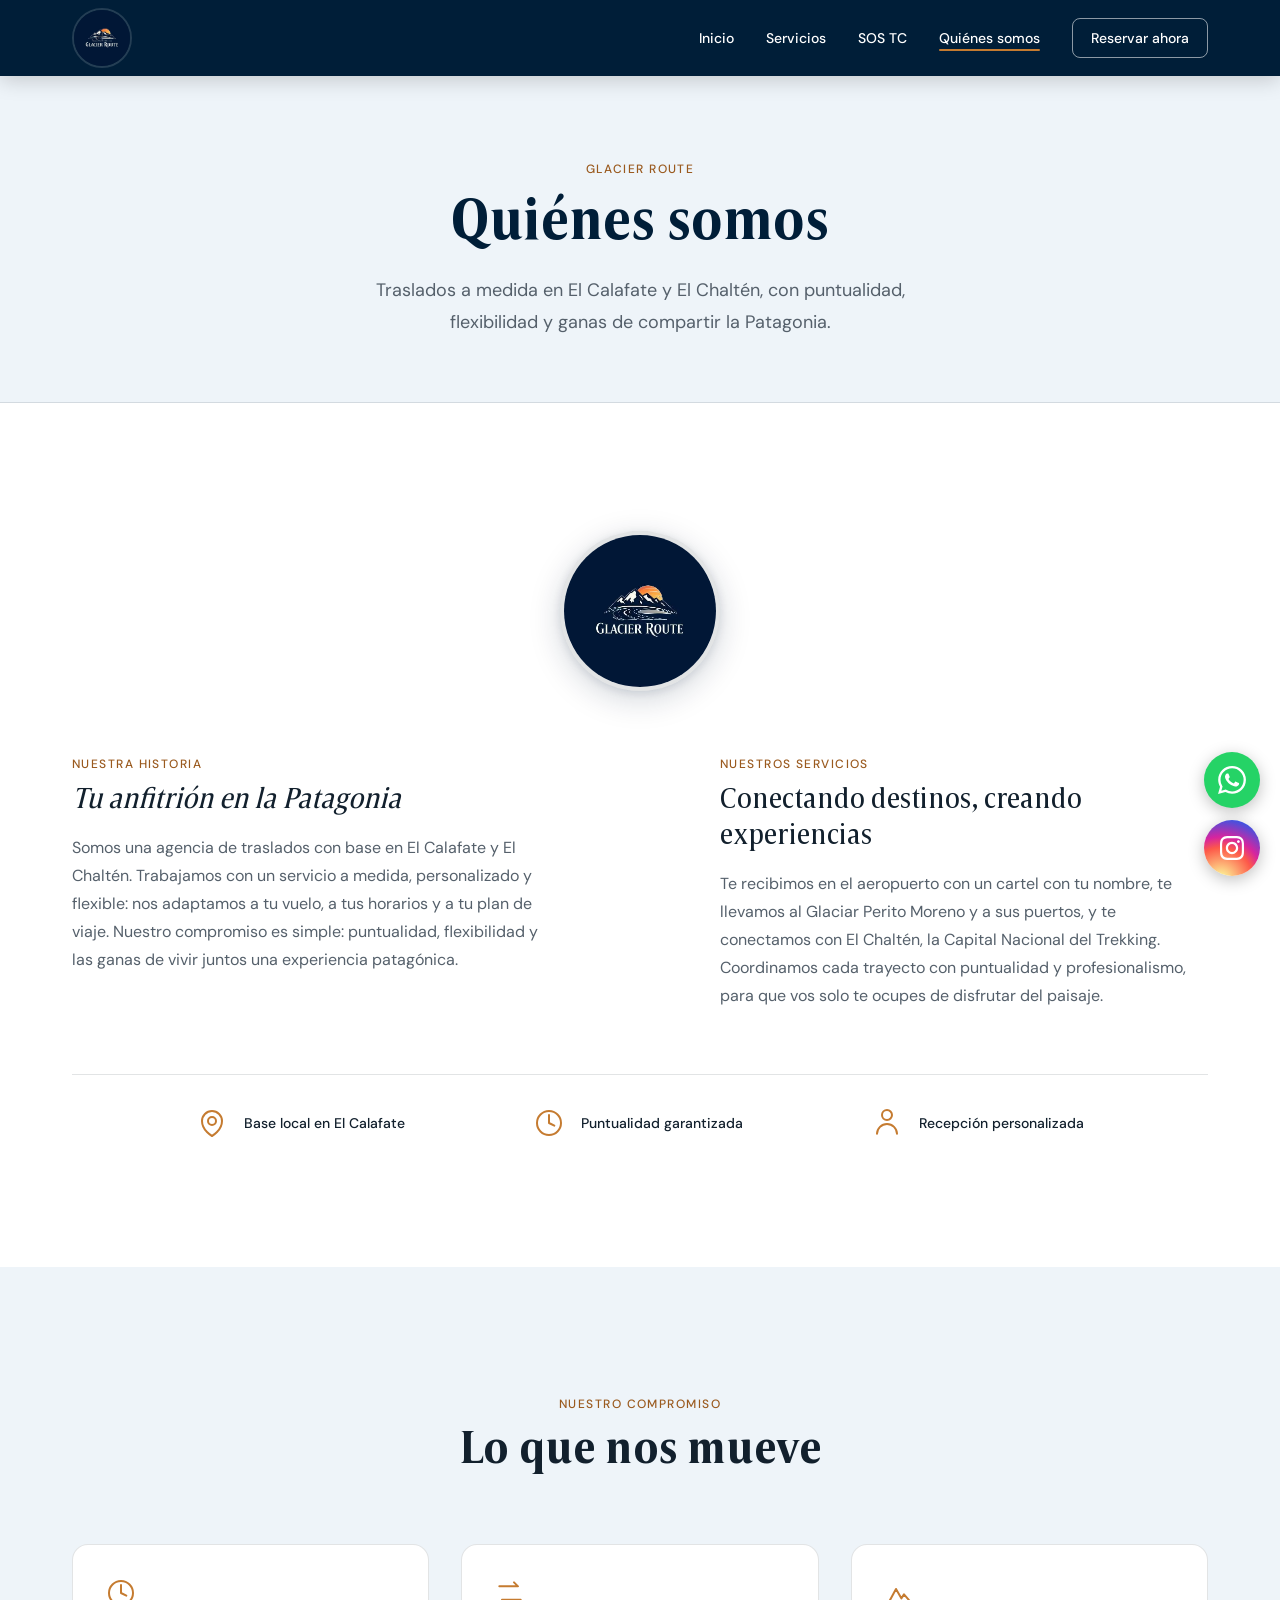
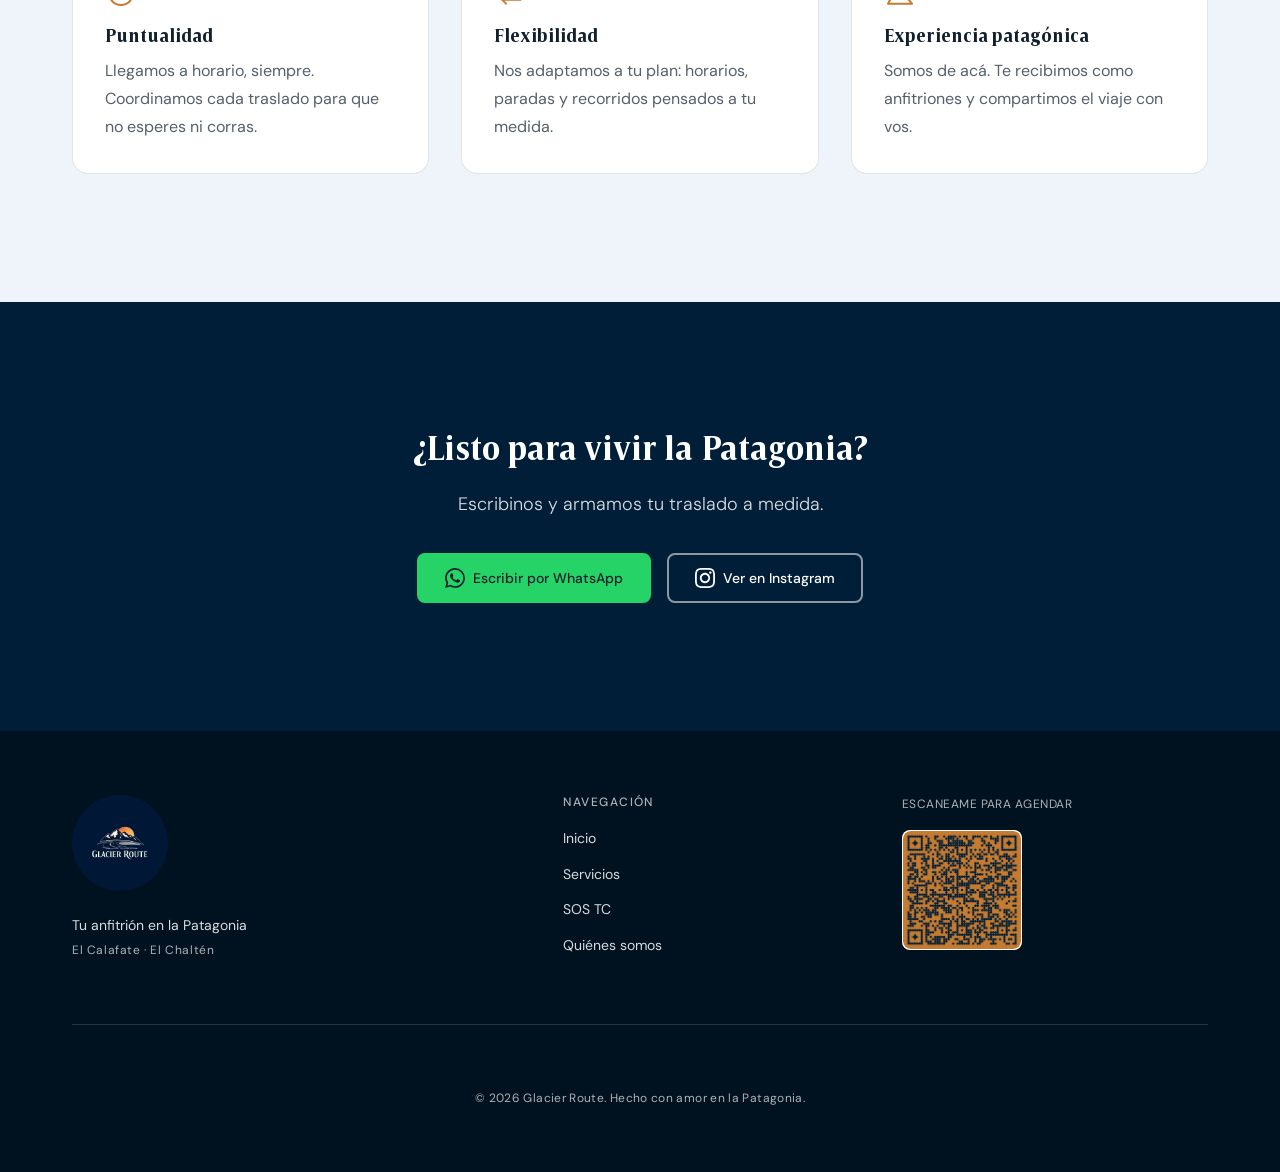
==== commit 034c0dac: "identidad: paleta del brandboard, base clara, hero en carrusel y galería en cinta Paleta y base clar" ====
--- a/nosotros.html
+++ b/nosotros.html
@@ -7,7 +7,6 @@
   <meta name="description" content="Agencia de traslados con base en El Calafate y El Chaltén. Servicio a medida, personalizado, puntual y flexible." />
   <meta name="theme-color" content="#001e38" />
   <link rel="icon" href="assets/icon/logo-glacier-route.ico" />
-  <link rel="shortcut icon" href="assets/icon/logo-glacier-route.ico" />
   <link rel="canonical" href="https://www.glacierroute.com.ar/nosotros.html" />
 
   <!-- Open Graph -->
@@ -27,17 +26,16 @@
   <meta name="twitter:description" content="Agencia de traslados con base en El Calafate y El Chaltén. Servicio a medida, personalizado, puntual y flexible." />
   <meta name="twitter:image" content="https://www.glacierroute.com.ar/assets/glaciar/glaciar-hero.jpeg" />
 
-  <!-- Google Fonts -->
-  <link rel="preconnect" href="https://fonts.googleapis.com" />
-  <link rel="preconnect" href="https://fonts.gstatic.com" crossorigin />
-  <link href="https://fonts.googleapis.com/css2?family=Playfair+Display:ital,wght@0,400;0,700;1,400&family=DM+Sans:wght@300;400;500&display=swap" rel="stylesheet" />
-
-  <!-- CSS -->
+  <!-- Fuentes (locales): DM Sans para el texto, Candide para los títulos -->
+  <link rel="preload" href="assets/fonts/DMSans-latin.woff2" as="font" type="font/woff2" crossorigin />
+  <link rel="preload" href="assets/fonts/Candide-Bold.woff2" as="font" type="font/woff2" crossorigin />
+
+  <!-- CSS (los que llevan media="print" + onload son de contenido bajo el pliegue: no bloquean el render) -->
   <link rel="stylesheet" href="css/variables.css" />
   <link rel="stylesheet" href="css/reset.css" />
   <link rel="stylesheet" href="css/layout.css" />
   <link rel="stylesheet" href="css/components.css" />
-  <link rel="stylesheet" href="css/contact.css" />
+  <link rel="stylesheet" href="css/contact.css" media="print" onload="this.media='all'" />
   <link rel="stylesheet" href="css/pages.css" />
 </head>
 <body>
@@ -71,7 +69,7 @@
 
   <main id="contenido">
 
-    <section class="page-hero page-hero--nosotros" aria-labelledby="page-title">
+    <section class="page-hero" aria-labelledby="page-title">
       <div class="container">
         <p class="eyebrow">Glacier Route</p>
         <h1 id="page-title" class="page-hero__title">Quiénes somos</h1>
@@ -125,7 +123,7 @@
       </div>
     </section>
 
-    <section class="section" aria-labelledby="valores-heading">
+    <section class="section section--alt" aria-labelledby="valores-heading">
       <div class="container">
         <p class="eyebrow eyebrow--centered">Nuestro compromiso</p>
         <h2 id="valores-heading" class="section-title">Lo que nos mueve</h2>
@@ -181,7 +179,7 @@
 
         <div class="footer__col footer__col--brand">
           <a href="./" class="footer__logo-link" aria-label="Glacier Route — Volver al inicio">
-            <img src="assets/logo-glacier-route.webp" alt="Glacier Route" width="96" height="96" class="footer__logo" />
+            <img src="assets/logo-glacier-route.webp" alt="Glacier Route" width="96" height="96" class="footer__logo" loading="lazy" />
           </a>
           <p class="footer__tagline">Tu anfitrión en la Patagonia</p>
           <p class="footer__location">El Calafate · El Chaltén</p>
@@ -200,7 +198,7 @@
         <div class="footer__col footer__col--qr">
           <p class="footer__qr-text">Escaneame para agendar</p>
           <div class="footer__qr-wrap">
-            <img src="assets/QR/newQR.png" alt="Código QR — contacto por WhatsApp" width="120" height="120" class="footer__qr-img" />
+            <img src="assets/QR/newQR.png" alt="Código QR — contacto por WhatsApp" width="120" height="120" class="footer__qr-img" loading="lazy" />
           </div>
         </div>
 
--- a/css/variables.css
+++ b/css/variables.css
@@ -1,33 +1,53 @@
 :root {
-  /* ── Colores primarios ── */
-  --color-stone: #1c1c1a;
-  --color-glacier: #001e38;   /* navy — brandboard primary */
-  --color-sky: #e8f4f8;
-  --color-terra: #c57b30;     /* amber copper — brandboard accent */
-  --color-cream: #f5f0e8;
+  /* ══ Paleta del brandboard: navy, cobre y blanco ══ */
+  --brand-navy: #001e38;
+  --brand-copper: #c57b30;
+  --brand-white: #ffffff;
 
-  /* ── Colores funcionales ── */
-  --color-text: #1c1c1a;
-  --color-text-muted: #6b6b65;
-  --color-text-on-dark: #ffffff;
+  /* ── Colores por función ── */
+  --color-primary: var(--brand-navy);          /* nav con scroll, CTA, títulos, botones */
+  --color-primary-dark: #00111f;               /* footer */
+  --color-surface: var(--brand-white);         /* fondo base */
+  --color-surface-alt: #eef4f9;                /* celeste claro: secciones alternas */
+  --color-accent: var(--brand-copper);         /* solo acentos gráficos: íconos, bordes, ✓ */
+  --color-accent-hover: #9a5a1f;               /* cobre oscuro: texto, badges y hover de "Reservar ahora" (AA con blanco: 5.45:1) */
+  --color-text: #12202d;
+  --color-text-muted: #55606b;                 /* 5.8:1 sobre celeste claro */
+  --color-text-on-dark: var(--brand-white);
   --color-text-on-dark-muted: rgba(255, 255, 255, 0.85);
-  --color-surface: #ffffff;
-  --color-border: rgba(28, 28, 26, 0.12);
+  --color-text-on-dark-subtle: rgba(255, 255, 255, 0.68);
+  --color-border: rgba(18, 32, 45, 0.12);
+
+  /* ── Sobre fondos oscuros ── */
+  --color-on-dark-line: rgba(255, 255, 255, 0.14);
+  --color-on-dark-hover: rgba(255, 255, 255, 0.12);
+  --color-on-dark-border: rgba(255, 255, 255, 0.55);
 
   /* ── Overlays sobre fotos (texto blanco legible) ── */
   --color-overlay-strong: rgba(0, 18, 34, 0.78);
   --color-overlay-mid: rgba(0, 18, 34, 0.62);
   --color-overlay-soft: rgba(0, 18, 34, 0.45);
+  --color-overlay-clear: rgba(0, 18, 34, 0);
+  --color-backdrop: rgba(0, 10, 20, 0.93);     /* lightbox */
 
-  /* ── CTAs ── */
-  --color-cta: #001e38;
-  --color-cta-hover: #00315f;
+  /* ── Marcas de terceros ── */
   --color-whatsapp: #25d366;
   --color-whatsapp-hover: #1da851;
+  --gradient-instagram: radial-gradient(circle at 30% 107%, #fdf497 0%, #fdf497 5%, #fd5949 45%, #d6249f 60%, #285aeb 90%);
+
+  /* ── Alias de los tokens anteriores ── */
+  --color-glacier: var(--color-primary);
+  --color-terra: var(--color-accent);
+  --color-terra-strong: var(--color-accent-hover);
+  --color-sky: var(--color-surface-alt);
+  --color-cream: var(--color-surface-alt);
+  --color-stone: var(--color-primary-dark);
+  --color-cta: var(--color-primary);
+  --color-cta-hover: var(--color-accent-hover);
 
   /* ── Tipografía ── */
-  /* Brandboard: Candide (Camelot Typefaces) — agregar archivos .woff2 en /assets/fonts/ y descomentar @font-face en reset.css */
-  --font-display: "Candide", "Playfair Display", Georgia, serif;
+  /* Brandboard: Candide (local, assets/fonts/) para títulos */
+  --font-display: "Candide", Georgia, serif;
   --font-body: "DM Sans", -apple-system, BlinkMacSystemFont, sans-serif;
 
   --text-xs: 0.75rem;
@@ -67,6 +87,12 @@
   --shadow-md: 0 4px 12px rgba(0, 0, 0, 0.1), 0 2px 4px rgba(0, 0, 0, 0.06);
   --shadow-lg: 0 10px 30px rgba(0, 0, 0, 0.12), 0 4px 8px rgba(0, 0, 0, 0.08);
   --shadow-fab: 0 4px 16px rgba(0, 0, 0, 0.25);
+  --shadow-fab-hover: 0 8px 24px rgba(0, 0, 0, 0.3);
+  --shadow-primary: 0 6px 16px rgba(0, 30, 56, 0.3);
+  --shadow-whatsapp: 0 6px 16px rgba(37, 211, 102, 0.35);
+  --shadow-logo: 0 8px 32px rgba(0, 30, 56, 0.18), 0 2px 8px rgba(0, 30, 56, 0.1);
+  --shadow-logo-hover: 0 16px 48px rgba(0, 30, 56, 0.22), 0 4px 12px rgba(0, 30, 56, 0.12);
+  --shadow-nav: 0 4px 20px rgba(0, 0, 0, 0.18);
 
   /* ── Transiciones ── */
   --transition-fast: 150ms ease;
--- a/css/layout.css
+++ b/css/layout.css
@@ -11,8 +11,7 @@
   padding-block: var(--section-padding);
 }
 
-.nosotros          { background-color: var(--color-cream); }
-.gallery           { background-color: var(--color-stone); }
+.nosotros          { background-color: var(--color-surface); }
 .contact-cta       { background-color: var(--color-glacier); }
 
 /* ── Tipografía compartida ── */
@@ -22,7 +21,7 @@
   font-weight: 500;
   letter-spacing: var(--tracking-wider);
   text-transform: uppercase;
-  color: var(--color-glacier);
+  color: var(--color-accent-hover);
   margin-bottom: var(--space-xs);
 }
 
@@ -57,14 +56,14 @@
   object-fit: cover;
   object-position: center;
   display: block;
-  box-shadow: 0 8px 32px rgba(28, 28, 26, 0.18), 0 2px 8px rgba(28, 28, 26, 0.10);
-  border: 4px solid rgba(28, 28, 26, 0.06);
+  box-shadow: var(--shadow-logo);
+  border: 4px solid var(--color-border);
   transition: transform var(--transition-base), box-shadow var(--transition-base);
 }
 
 .nosotros__brand-logo:hover {
   transform: scale(1.04);
-  box-shadow: 0 16px 48px rgba(28, 28, 26, 0.22), 0 4px 12px rgba(28, 28, 26, 0.12);
+  box-shadow: var(--shadow-logo-hover);
 }
 
 @media (min-width: 768px) {
--- a/css/components.css
+++ b/css/components.css
@@ -1,3 +1,20 @@
+/* ════════════════════════════════════════
+   UTILIDADES
+════════════════════════════════════════ */
+
+/* Oculto a la vista, disponible para lectores de pantalla */
+.visually-hidden {
+  position: absolute !important;
+  width: 1px;
+  height: 1px;
+  padding: 0;
+  margin: -1px;
+  overflow: hidden;
+  clip: rect(0 0 0 0);
+  white-space: nowrap;
+  border: 0;
+}
+
 /* ════════════════════════════════════════
    BUTTONS
 ════════════════════════════════════════ */
@@ -7,6 +24,7 @@
   align-items: center;
   justify-content: center;
   gap: 8px;
+  min-height: 44px;
   padding: 13px 26px;
   border-radius: var(--radius-md);
   font-family: var(--font-body);
@@ -37,69 +55,74 @@
 /* WhatsApp */
 .btn--whatsapp {
   background-color: var(--color-whatsapp);
-  color: #fff;
+  color: var(--color-text);
   border-color: var(--color-whatsapp);
 }
 
 .btn--whatsapp:hover {
   background-color: var(--color-whatsapp-hover);
   border-color: var(--color-whatsapp-hover);
-  box-shadow: 0 6px 16px rgba(37, 211, 102, 0.35);
+  box-shadow: var(--shadow-whatsapp);
 }
 
 /* Outline blanco — sobre fondos oscuros */
 .btn--outline-white {
   background-color: transparent;
-  color: #fff;
-  border-color: rgba(255, 255, 255, 0.55);
+  color: var(--color-text-on-dark);
+  border-color: var(--color-on-dark-border);
 }
 
 .btn--outline-white:hover {
-  background-color: rgba(255, 255, 255, 0.12);
-  border-color: #fff;
-}
-
-/* Light — blanco sobre fondos oscuros (CTA principal del hero) */
+  background-color: var(--color-on-dark-hover);
+  border-color: var(--color-text-on-dark);
+}
+
+/* Primary — navy; "Reservar ahora" se enciende en cobre al pasar o enfocar */
+.btn--primary {
+  background-color: var(--color-primary);
+  color: var(--color-text-on-dark);
+  border-color: var(--color-primary);
+}
+
+.btn--primary:hover,
+.btn--primary:focus-visible {
+  background-color: var(--color-accent-hover);
+  border-color: var(--color-accent-hover);
+  box-shadow: var(--shadow-primary);
+}
+
+/* Light — blanco sobre fotos oscuras (CTA principal del hero) */
 .btn--light {
   background-color: var(--color-surface);
-  color: var(--color-glacier);
+  color: var(--color-primary);
   border-color: var(--color-surface);
 }
 
-.btn--light:hover {
-  background-color: var(--color-sky);
-  border-color: var(--color-sky);
+.btn--light:hover,
+.btn--light:focus-visible {
+  background-color: var(--color-accent-hover);
+  border-color: var(--color-accent-hover);
+  color: var(--color-text-on-dark);
   box-shadow: var(--shadow-md);
 }
 
-/* Primary — azul glaciar */
-.btn--primary {
-  background-color: var(--color-cta);
-  color: #fff;
-  border-color: var(--color-cta);
-}
-
-.btn--primary:hover {
-  background-color: var(--color-cta-hover);
-  border-color: var(--color-cta-hover);
-  box-shadow: 0 6px 16px rgba(42, 107, 138, 0.35);
-}
-
-/* Secondary — outline glaciar */
+/* Secondary — outline navy */
 .btn--secondary {
   background-color: transparent;
-  color: var(--color-cta);
-  border-color: var(--color-cta);
+  color: var(--color-primary);
+  border-color: var(--color-primary);
 }
 
 .btn--secondary:hover {
-  background-color: var(--color-cta);
-  color: #fff;
-  box-shadow: 0 6px 16px rgba(42, 107, 138, 0.25);
+  background-color: var(--color-primary);
+  color: var(--color-text-on-dark);
+  box-shadow: var(--shadow-primary);
 }
 
 /* ════════════════════════════════════════
    NAV
+   Transparente solo sobre el hero del inicio; navy sólido con scroll
+   y siempre en las páginas internas (.site-header--solid, desde nav.js).
 ════════════════════════════════════════ */
 
 .site-header {
@@ -113,6 +136,13 @@
     box-shadow var(--transition-base);
 }
 
+.site-header--scrolled,
+.site-header--solid,
+.site-header--open {
+  background-color: var(--color-primary);
+  box-shadow: var(--shadow-nav);
+}
+
 .nav {
   width: 100%;
 }
@@ -124,7 +154,7 @@
   max-width: var(--container-max);
   margin-inline: auto;
   padding-inline: var(--container-padding);
-  padding-block: var(--space-sm);
+  padding-block: var(--space-xs);
 }
 
 /* Logo */
@@ -132,6 +162,7 @@
   height: 52px;
   width: 52px;
   border-radius: 50%;
+  border: 2px solid var(--color-on-dark-line);
   object-fit: cover;
   object-position: center;
   display: block;
@@ -169,11 +200,11 @@
 .nav__link::after {
   content: '';
   position: absolute;
-  bottom: -3px;
+  bottom: -4px;
   left: 0;
   width: 0;
   height: 2px;
-  background-color: var(--color-glacier);
+  background-color: var(--color-accent);
   border-radius: 1px;
   transition: width var(--transition-base);
 }
@@ -183,18 +214,15 @@
   width: 100%;
 }
 
-.nav__link--active {
-  color: var(--color-sky);
-}
-
 /* Hamburger */
 .nav__hamburger {
   display: flex;
   flex-direction: column;
   justify-content: center;
+  align-items: center;
   gap: 5px;
-  width: 40px;
-  height: 40px;
+  width: 44px;
+  height: 44px;
   padding: var(--space-xs);
   cursor: pointer;
   background: none;
@@ -204,7 +232,7 @@
 }
 
 .nav__hamburger:hover {
-  background-color: rgba(255, 255, 255, 0.1);
+  background-color: var(--color-on-dark-hover);
 }
 
 .nav__hamburger-line {
@@ -215,45 +243,10 @@
   border-radius: 1px;
   transition:
     transform var(--transition-base),
-    opacity var(--transition-base),
-    background-color var(--transition-base);
-}
-
-/* ── Estado: scrolled (glassmorphism) ── */
-.site-header--scrolled {
-  background-color: rgba(255, 255, 255, 0.80);
-  backdrop-filter: blur(16px) saturate(180%);
-  -webkit-backdrop-filter: blur(16px) saturate(180%);
-  box-shadow: 0 1px 0 rgba(0, 0, 0, 0.07), 0 4px 20px rgba(0, 0, 0, 0.06);
-}
-
-.site-header--scrolled .nav__link {
-  color: var(--color-text);
-}
-
-.site-header--scrolled .nav__link--active {
-  color: var(--color-glacier);
-}
-
-.site-header--scrolled .nav__hamburger-line {
-  background-color: var(--color-text);
-}
-
-.site-header--scrolled .nav__hamburger:hover {
-  background-color: var(--color-sky);
-}
-
-/* ── Estado: menú mobile abierto (glassmorphism) ── */
-.site-header--open {
-  background-color: rgba(255, 255, 255, 0.92);
-  backdrop-filter: blur(20px);
-  -webkit-backdrop-filter: blur(20px);
-}
-
-.site-header--open .nav__hamburger-line {
-  background-color: var(--color-text);
-}
-
+    opacity var(--transition-base);
+}
+
+/* ── Menú mobile abierto ── */
 .site-header--open .nav__hamburger-line:nth-child(1) {
   transform: translateY(7px) rotate(45deg);
 }
@@ -274,28 +267,37 @@
   top: 100%;
   left: 0;
   right: 0;
-  background-color: rgba(255, 255, 255, 0.88);
-  backdrop-filter: blur(20px);
-  -webkit-backdrop-filter: blur(20px);
+  background-color: var(--color-primary);
   padding: var(--space-xs) var(--container-padding) var(--space-md);
-  box-shadow: var(--shadow-md);
+  box-shadow: var(--shadow-nav);
   gap: 0;
 }
 
 .site-header--open .nav__link {
   display: block;
-  color: var(--color-text);
   font-size: var(--text-base);
   padding-block: 14px;
-  border-bottom: 1px solid var(--color-border);
-}
-
-.site-header--open .nav__link:last-child {
-  border-bottom: none;
-}
-
+  border-bottom: 1px solid var(--color-on-dark-line);
+}
+
+.site-header--open .nav__link::after {
+  display: none;
+}
+
+/* Activo: barra cobre (gráfica, 3:1) y texto blanco; el cobre como texto no llega a AA sobre navy */
 .site-header--open .nav__link--active {
-  color: var(--color-glacier);
+  padding-left: 12px;
+  box-shadow: inset 3px 0 0 var(--color-accent);
+}
+
+.site-header--open .nav__link--cta {
+  margin-top: var(--space-sm);
+  padding: 14px;
+  border: none;
+  border-radius: var(--radius-md);
+  background-color: var(--color-surface);
+  color: var(--color-primary);
+  text-align: center;
 }
 
 /* ── Desktop ── */
@@ -312,8 +314,8 @@
   }
 
   .nav__link--cta {
-    padding: 8px 18px;
-    border: 1.5px solid rgba(255, 255, 255, 0.6);
+    padding: 10px 18px;
+    border: 1.5px solid var(--color-on-dark-border);
     border-radius: var(--radius-md);
     transition:
       color var(--transition-fast),
@@ -325,19 +327,10 @@
     display: none;
   }
 
-  .nav__link--cta:hover {
-    background-color: rgba(255, 255, 255, 0.15);
-    border-color: white;
-  }
-
-  .site-header--scrolled .nav__link--cta {
-    border-color: var(--color-glacier);
-    color: var(--color-glacier);
-  }
-
-  .site-header--scrolled .nav__link--cta:hover {
-    background-color: var(--color-sky);
-    border-color: var(--color-cta-hover);
+  .nav__link--cta:hover,
+  .nav__link--cta:focus-visible {
+    background-color: var(--color-accent-hover);
+    border-color: var(--color-accent-hover);
   }
 }
 
@@ -371,7 +364,7 @@
   display: flex;
   align-items: center;
   justify-content: center;
-  color: #fff;
+  color: var(--color-text-on-dark);
   text-decoration: none;
   box-shadow: var(--shadow-fab);
   transition:
@@ -382,7 +375,7 @@
 
 .fab:hover {
   transform: scale(1.08) translateY(-2px);
-  box-shadow: 0 8px 24px rgba(0, 0, 0, 0.3);
+  box-shadow: var(--shadow-fab-hover);
 }
 
 .fab--whatsapp {
@@ -394,17 +387,102 @@
 }
 
 .fab--instagram {
-  background: radial-gradient(
-    circle at 30% 107%,
-    #fdf497 0%,
-    #fdf497 5%,
-    #fd5949 45%,
-    #d6249f 60%,
-    #285aeb 90%
-  );
+  background: var(--gradient-instagram);
 }
 
 /* En mobile, solo mostrar WhatsApp */
 @media (max-width: 767px) {
   .fab--instagram { display: none; }
 }
+
+/* ════════════════════════════════════════
+   CAMPOS DE FORMULARIO Y TOGGLE
+   (modal de reserva y SOS TC)
+════════════════════════════════════════ */
+
+.campo {
+  display: flex;
+  flex-direction: column;
+  gap: 6px;
+}
+
+.campo__label {
+  font-size: var(--text-sm);
+  font-weight: 500;
+}
+
+.campo__req {
+  color: var(--color-terra);
+}
+
+.campo input,
+.campo select {
+  width: 100%;
+  min-height: 48px;
+  padding: 10px 14px;
+  border: 1.5px solid var(--color-border);
+  border-radius: var(--radius-md);
+  background-color: var(--color-surface);
+  color: var(--color-text);
+  font-size: var(--text-base); /* 16px: evita el zoom automático de iOS */
+  transition: border-color var(--transition-fast);
+}
+
+.campo input:hover,
+.campo select:hover {
+  border-color: var(--color-text-muted);
+}
+
+.campo input:focus-visible,
+.campo select:focus-visible {
+  border-color: var(--color-glacier);
+  outline-offset: 1px;
+}
+
+.campo__ayuda {
+  font-size: var(--text-xs);
+  color: var(--color-text-muted);
+}
+
+/* ── Toggle de vianda ── */
+.toggle {
+  display: inline-flex;
+  align-items: center;
+  gap: 12px;
+  min-height: 44px;
+  align-self: flex-start;
+  font-size: var(--text-sm);
+  font-weight: 500;
+  color: var(--color-text);
+}
+
+.toggle__switch {
+  position: relative;
+  flex-shrink: 0;
+  width: 44px;
+  height: 26px;
+  border-radius: var(--radius-full);
+  background-color: var(--color-border);
+  transition: background-color var(--transition-fast);
+}
+
+.toggle__switch::after {
+  content: '';
+  position: absolute;
+  top: 3px;
+  left: 3px;
+  width: 20px;
+  height: 20px;
+  border-radius: 50%;
+  background-color: var(--color-surface);
+  box-shadow: var(--shadow-sm);
+  transition: transform var(--transition-fast);
+}
+
+.toggle[aria-pressed="true"] .toggle__switch {
+  background-color: var(--color-glacier);
+}
+
+.toggle[aria-pressed="true"] .toggle__switch::after {
+  transform: translateX(18px);
+}
--- a/css/contact.css
+++ b/css/contact.css
@@ -39,8 +39,8 @@
 ════════════════════════════════════════ */
 
 .site-footer {
-  background-color: var(--color-stone);
-  color: rgba(255, 255, 255, 0.75);
+  background-color: var(--color-primary-dark);
+  color: var(--color-text-on-dark-subtle);
   padding-block: var(--space-lg);
 }
 
@@ -50,7 +50,7 @@
   gap: var(--space-lg);
   margin-bottom: var(--space-lg);
   padding-bottom: var(--space-lg);
-  border-bottom: 1px solid rgba(255, 255, 255, 0.08);
+  border-bottom: 1px solid var(--color-on-dark-line);
 }
 
 @media (min-width: 768px) {
@@ -83,13 +83,13 @@
 
 .footer__tagline {
   font-size: var(--text-sm);
-  color: rgba(255, 255, 255, 0.85);
+  color: var(--color-text-on-dark-muted);
   margin-bottom: 4px;
 }
 
 .footer__location {
   font-size: var(--text-xs);
-  color: rgba(255, 255, 255, 0.45);
+  color: var(--color-text-on-dark-subtle);
   letter-spacing: 0.05em;
 }
 
@@ -100,7 +100,7 @@
   font-weight: 500;
   letter-spacing: var(--tracking-wider);
   text-transform: uppercase;
-  color: rgba(255, 255, 255, 0.35);
+  color: var(--color-text-on-dark-subtle);
   margin-bottom: var(--space-sm);
 }
 
@@ -112,19 +112,19 @@
 
 .footer__link {
   font-size: var(--text-sm);
-  color: rgba(255, 255, 255, 0.65);
+  color: var(--color-text-on-dark-muted);
   text-decoration: none;
   transition: color var(--transition-fast);
 }
 
 .footer__link:hover {
-  color: #fff;
+  color: var(--color-text-on-dark);
 }
 
 /* ── Col QR ── */
 .footer__qr-text {
   font-size: var(--text-xs);
-  color: rgba(255, 255, 255, 0.45);
+  color: var(--color-text-on-dark-subtle);
   letter-spacing: 0.04em;
   text-transform: uppercase;
   margin-bottom: var(--space-sm);
@@ -135,8 +135,8 @@
   height: 120px;
   border-radius: var(--radius-md);
   overflow: hidden;
-  background-color: rgba(255, 255, 255, 0.06);
-  border: 1px dashed rgba(255, 255, 255, 0.15);
+  background-color: var(--color-surface);
+  border: 1px solid var(--color-on-dark-line);
   display: flex;
   align-items: center;
   justify-content: center;
@@ -152,7 +152,7 @@
 .footer__qr-wrap--empty::after {
   content: 'QR próximamente';
   font-size: var(--text-xs);
-  color: rgba(255, 255, 255, 0.25);
+  color: var(--color-text-on-dark-subtle);
   text-align: center;
   padding: var(--space-xs);
 }
@@ -164,6 +164,6 @@
 
 .footer__copyright {
   font-size: var(--text-xs);
-  color: rgba(255, 255, 255, 0.30);
+  color: var(--color-text-on-dark-subtle);
   letter-spacing: 0.03em;
 }
--- a/css/pages.css
+++ b/css/pages.css
@@ -23,12 +23,11 @@
 
 /* Foco visible sobre fondos oscuros */
 .hero :focus-visible,
-.page-hero :focus-visible,
 .acceso:focus-visible,
 .contact-cta :focus-visible,
-.gallery :focus-visible,
 .site-footer :focus-visible,
-.site-header:not(.site-header--scrolled):not(.site-header--open) :focus-visible {
+.site-header :focus-visible,
+.tc__resumen :focus-visible {
   outline-color: var(--color-text-on-dark);
 }
 
@@ -63,36 +62,16 @@
 ════════════════════════════════════════ */
 
 .page-hero {
-  position: relative;
-  isolation: isolate;
-  padding-top: calc(var(--space-xl) + var(--space-sm));
+  padding-top: calc(var(--space-xl) + var(--space-xs)); /* deja lugar al nav fijo */
   padding-bottom: var(--space-lg);
-  background-color: var(--color-glacier);
-  background-size: cover;
-  background-position: center 40%;
-  color: var(--color-text-on-dark);
-  text-align: center;
-}
-
-.page-hero::before {
-  content: '';
-  position: absolute;
-  inset: 0;
-  z-index: -1;
-  background: linear-gradient(180deg, var(--color-overlay-strong) 0%, var(--color-overlay-mid) 100%);
-}
-
-.page-hero--servicios { background-image: url("../assets/glaciar/glaciar-calafate-bg.jpeg"); }
-.page-hero--tc        { background-image: url("../assets/chalten/chalten-bg.jpeg"); }
-.page-hero--nosotros  { background-image: url("../assets/glaciar/glaciar-hero.jpeg"); }
-
-.page-hero .eyebrow {
-  color: var(--color-sky);
+  background-color: var(--color-surface-alt);
+  border-bottom: 1px solid var(--color-border);
+  text-align: center;
 }
 
 .page-hero__title {
   font-size: clamp(var(--text-3xl), 6vw, var(--text-6xl));
-  color: var(--color-text-on-dark);
+  color: var(--color-primary);
   margin-bottom: var(--space-sm);
 }
 
@@ -100,14 +79,14 @@
   max-width: 560px;
   margin-inline: auto;
   font-size: clamp(var(--text-base), 2vw, var(--text-lg));
-  color: var(--color-text-on-dark-muted);
+  color: var(--color-text-muted);
   line-height: var(--leading-relaxed);
 }
 
 @media (min-width: 768px) {
   .page-hero {
-    padding-top: calc(var(--space-xl) + var(--space-lg));
-    padding-bottom: var(--space-xl);
+    padding-top: calc(var(--space-xl) + var(--space-md));
+    padding-bottom: var(--space-lg);
   }
 }
 
@@ -121,7 +100,7 @@
 
 /* ── Accesos: Servicios / SOS TC ── */
 .accesos {
-  background-color: var(--color-sky);
+  background-color: var(--color-surface-alt);
 }
 
 .accesos__grid {
@@ -141,6 +120,7 @@
   min-height: 320px;
   padding: var(--space-md);
   border-radius: var(--radius-lg);
+  background-color: var(--color-primary); /* mientras carga la foto */
   background-size: cover;
   background-position: center;
   color: var(--color-text-on-dark);
@@ -161,15 +141,16 @@
   box-shadow: var(--shadow-lg);
 }
 
-.acceso--servicios { background-image: url("../assets/glaciar/glaciar-calafate-bg.jpeg"); }
-.acceso--tc        { background-image: url("../assets/chalten/chalten-bg.jpeg"); }
+/* Las fotos de fondo se piden recién cuando la sección entra en pantalla (.is-visible, main.js) */
+.accesos.is-visible .acceso--servicios { background-image: url("../assets/galeria/pasarelas-glaciar-800.webp"); }
+.accesos.is-visible .acceso--tc        { background-image: url("../assets/galeria/mirador-el-chalten-800.webp"); }
 
 .acceso__eyebrow {
   font-size: var(--text-xs);
   font-weight: 500;
   letter-spacing: var(--tracking-wider);
   text-transform: uppercase;
-  color: var(--color-sky);
+  color: var(--color-text-on-dark-muted);
 }
 
 .acceso__title {
@@ -312,25 +293,313 @@
    SOS TC
 ════════════════════════════════════════ */
 
-.section--cream {
+.section--alt {
+  background-color: var(--color-surface-alt);
+}
+
+/* ── Formulario de grupos ── */
+.tc {
+  max-width: 760px;
+}
+
+.tc__form {
+  display: flex;
+  flex-direction: column;
+  gap: var(--space-md);
+}
+
+.tc__bloque {
+  min-width: 0;
+  padding: var(--space-md);
+  border: 1px solid var(--color-border);
+  border-radius: var(--radius-lg);
+  background-color: var(--color-surface);
+}
+
+.tc__legend {
+  display: flex;
+  align-items: center;
+  gap: var(--space-xs);
+  padding-inline: var(--space-xs);
+  margin-left: calc(var(--space-xs) * -1);
+  font-family: var(--font-display);
+  font-size: var(--text-xl);
+  font-weight: 700;
+}
+
+.tc__paso {
+  display: inline-grid;
+  place-items: center;
+  width: 28px;
+  height: 28px;
+  border-radius: 50%;
+  background-color: var(--color-accent-hover);
+  color: var(--color-text-on-dark);
+  font-family: var(--font-body);
+  font-size: var(--text-sm);
+}
+
+.tc__grid {
+  display: grid;
+  grid-template-columns: 1fr;
+  gap: var(--space-sm);
+  margin-top: var(--space-sm);
+}
+
+@media (min-width: 600px) {
+  .tc__grid {
+    grid-template-columns: 1fr 1fr;
+  }
+}
+
+.tc__dias {
+  margin-top: var(--space-sm);
+  font-weight: 500;
+  color: var(--color-glacier);
+}
+
+.tc__dias:empty {
+  display: none;
+}
+
+.tc__dias--error {
+  color: var(--color-terra-strong);
+}
+
+.tc__gestion {
+  display: flex;
+  flex-direction: column;
+  align-items: center;
+  gap: var(--space-xs);
+  text-align: center;
+}
+
+.tc__gestion .btn:disabled,
+.tc__acciones .btn:disabled {
+  opacity: 0.45;
+  cursor: not-allowed;
+  transform: none;
+  box-shadow: none;
+}
+
+/* ── Gestión de Itinerario ── */
+.tc__itinerario-titulo {
+  font-size: var(--text-2xl);
+  margin-bottom: var(--space-sm);
+  text-align: center;
+}
+
+.tc__aviso {
+  display: flex;
+  flex-wrap: wrap;
+  align-items: center;
+  gap: var(--space-xs);
+  margin-bottom: var(--space-sm);
+  padding: 12px 14px;
+  border-radius: var(--radius-md);
+  background-color: var(--color-surface);
+  border-left: 4px solid var(--color-terra);
+  font-size: var(--text-sm);
+}
+
+.tc__deshacer {
+  min-height: 44px;
+  padding-inline: var(--space-xs);
+  font-weight: 500;
+  color: var(--color-glacier);
+  text-decoration: underline;
+}
+
+.tc__dias-lista {
+  display: flex;
+  flex-direction: column;
+  gap: var(--space-sm);
+}
+
+.dia {
+  padding: var(--space-sm);
+  border-radius: var(--radius-lg);
+  background-color: var(--color-surface);
+  border: 1px solid var(--color-border);
+}
+
+.dia__header {
+  display: flex;
+  justify-content: space-between;
+  align-items: baseline;
+  margin-bottom: var(--space-xs);
+}
+
+.dia__titulo {
+  font-size: var(--text-lg);
+}
+
+.dia__num {
+  font-size: var(--text-xs);
+  color: var(--color-text-muted);
+  text-transform: uppercase;
+  letter-spacing: var(--tracking-wide);
+}
+
+.dia__vacio {
+  font-size: var(--text-sm);
+  color: var(--color-text-muted);
+  margin-bottom: var(--space-xs);
+}
+
+.dia__traslados {
+  display: flex;
+  flex-direction: column;
+  gap: var(--space-xs);
+  margin-bottom: var(--space-xs);
+}
+
+.traslado {
+  display: flex;
+  align-items: center;
+  gap: var(--space-xs);
+  padding: 8px 8px 8px 12px;
+  border-radius: var(--radius-md);
+  background-color: var(--color-sky);
+}
+
+.traslado__info {
+  display: flex;
+  flex-direction: column;
+  flex: 1;
+  min-width: 0;
+}
+
+.traslado__nombre {
+  font-size: var(--text-sm);
+  font-weight: 500;
+}
+
+.traslado__meta {
+  font-size: var(--text-xs);
+  color: var(--color-text-muted);
+  overflow-wrap: anywhere;
+}
+
+.traslado__precio {
+  font-size: var(--text-sm);
+  font-weight: 500;
+  color: var(--color-glacier);
+  white-space: nowrap;
+}
+
+.traslado__quitar {
+  flex-shrink: 0;
+  min-height: 44px;
+  padding-inline: 12px;
+  border-radius: var(--radius-md);
+  font-size: var(--text-xs);
+  font-weight: 500;
+  color: var(--color-text-muted);
+  transition: background-color var(--transition-fast), color var(--transition-fast);
+}
+
+.traslado__quitar:hover {
+  background-color: var(--color-surface);
+  color: var(--color-text);
+}
+
+.dia__agregar {
+  min-height: 44px;
+  font-size: var(--text-sm);
+  font-weight: 500;
+  color: var(--color-glacier);
+}
+
+.dia__agregar:hover {
+  text-decoration: underline;
+}
+
+.dia__nuevo {
+  display: flex;
+  flex-direction: column;
+  gap: var(--space-sm);
+  margin-top: var(--space-xs);
+  padding: var(--space-sm);
+  border-radius: var(--radius-md);
   background-color: var(--color-cream);
 }
 
-.cta-simple {
+.dia__nuevo-grid {
+  display: grid;
+  grid-template-columns: 1fr;
+  gap: var(--space-sm);
+}
+
+@media (min-width: 600px) {
+  .dia__nuevo-grid {
+    grid-template-columns: 1fr 2fr;
+  }
+}
+
+.dia__nuevo-error:empty {
+  display: none;
+}
+
+.dia__nuevo-error {
+  color: var(--color-terra-strong);
+  font-weight: 500;
+}
+
+.dia__nuevo-acciones {
+  display: flex;
+  flex-wrap: wrap;
+  gap: var(--space-xs);
+}
+
+/* ── Resumen y envío ── */
+.tc__resumen {
+  display: flex;
+  flex-wrap: wrap;
+  justify-content: space-between;
+  gap: var(--space-xs);
+  padding: var(--space-sm) var(--space-md);
+  border-radius: var(--radius-lg);
+  background-color: var(--color-glacier);
+  color: var(--color-text-on-dark);
+}
+
+.tc__resumen-cant {
+  font-weight: 500;
+}
+
+.tc__acciones {
   display: flex;
   flex-direction: column;
   align-items: center;
-  gap: var(--space-sm);
-  text-align: center;
-}
-
-.cta-simple .section-title {
-  margin-bottom: 0;
-}
-
-.cta-simple__text {
-  max-width: 560px;
-  margin-bottom: var(--space-sm);
-  color: var(--color-text-muted);
-  line-height: var(--leading-relaxed);
-}
+  gap: var(--space-xs);
+  text-align: center;
+}
+
+.tc__pendiente {
+  font-size: var(--text-sm);
+  color: var(--color-text-muted);
+}
+
+.tc__pendiente:empty {
+  display: none;
+}
+
+.tc__enviado {
+  padding: var(--space-sm);
+  border-radius: var(--radius-md);
+  background-color: var(--color-surface);
+  font-size: var(--text-sm);
+}
+
+.tc__enviado a {
+  color: var(--color-glacier);
+  text-decoration: underline;
+}
+
+.tc__vaciar {
+  min-height: 44px;
+  font-size: var(--text-sm);
+  color: var(--color-text-muted);
+  text-decoration: underline;
+}
